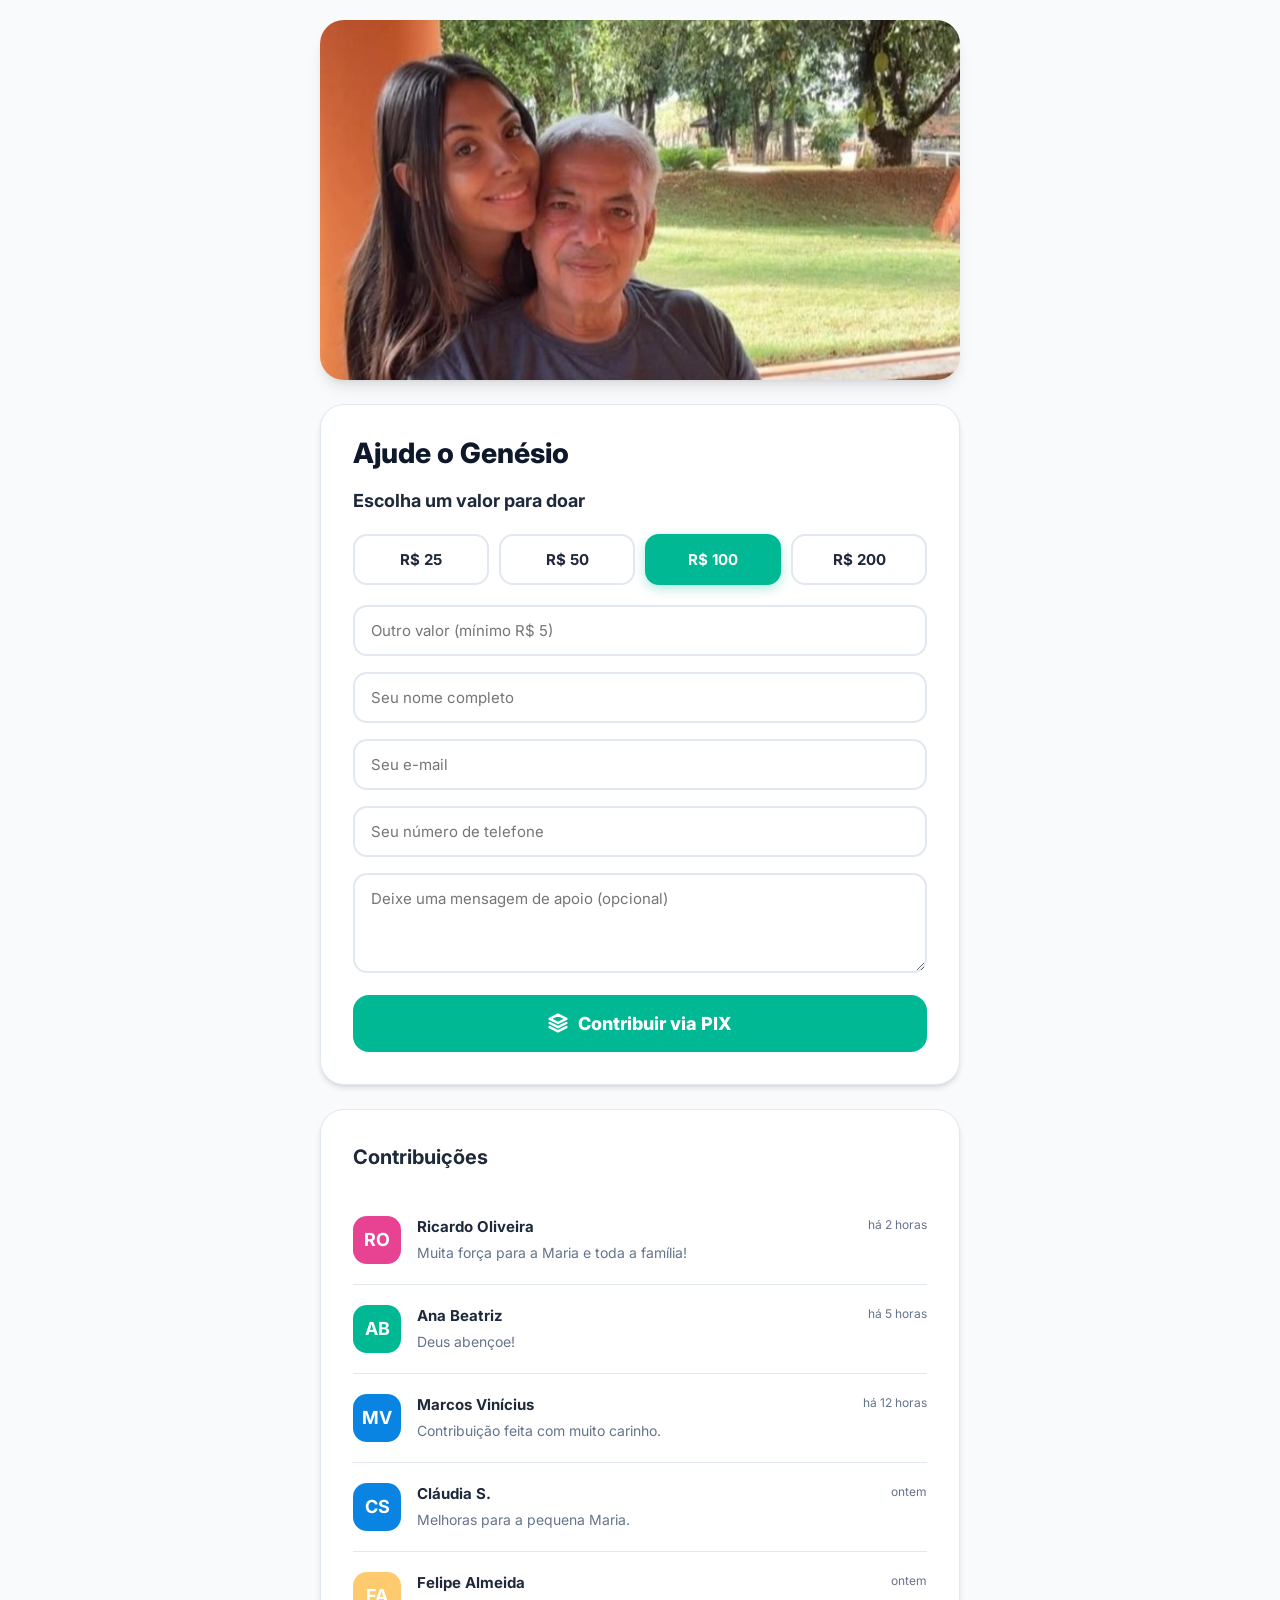
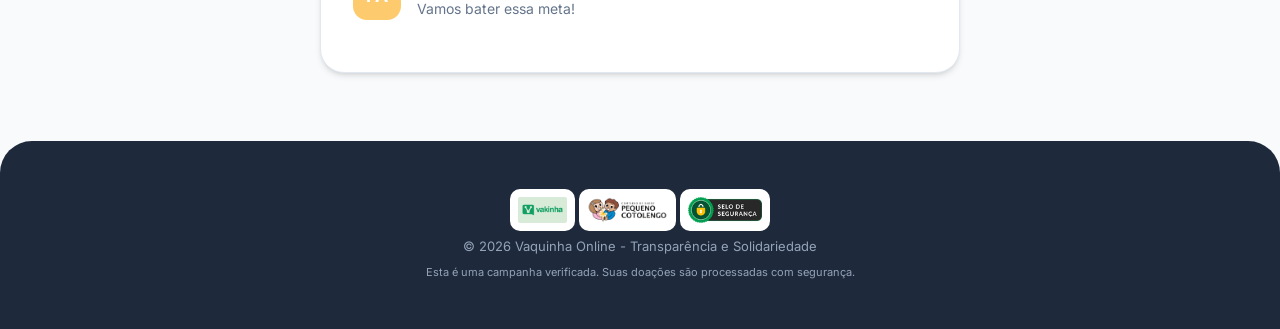
==== checkout.html @ e6a538e1 "Update checkout.html" ====
<!DOCTYPE html>
<html lang="pt-BR">
<head>
    <meta charset="UTF-8">
    <meta name="viewport" content="width=device-width, initial-scale=1.0">
    <title>Ajude o Genésio</title>
    <link href="https://fonts.googleapis.com/css2?family=Inter:wght@400;500;600;700;800&display=swap" rel="stylesheet">
    <style>
        :root {
            --primary: #00b894;
            --primary-dark: #00a383;
            --bg: #f8fafc;
            --text: #1e293b;
            --text-light: #64748b;
            --card-bg: #ffffff;
            --border: #e2e8f0;
            --shadow: 0 4px 6px -1px rgb(0 0 0 / 0.1), 0 2px 4px -2px rgb(0 0 0 / 0.1);
            --shadow-lg: 0 10px 15px -3px rgb(0 0 0 / 0.1), 0 4px 6px -4px rgb(0 0 0 / 0.1);
        }

        * {
            margin: 0;
            padding: 0;
            box-sizing: border-box;
            font-family: 'Inter', sans-serif;
        }

        body {
            background-color: var(--bg);
            color: var(--text);
            line-height: 1.5;
            -webkit-font-smoothing: antialiased;
        }

        .container {
            max-width: 680px;
            margin: 0 auto;
            padding: 20px;
        }

        /* Header / Logo Area */
        .header {
            display: flex;
            align-items: center;
            justify-content: center;
            padding: 20px 0;
            margin-bottom: 10px;
        }

        .header .badge {
            background: #dcfce7;
            color: #0dc04f;
            padding: 4px 12px;
            border-radius: 20px;
            font-size: 12px;
            font-weight: 600;
            display: flex;
            align-items: center;
            gap: 4px;
        }

        /* Banner */
        .banner-container {
            position: relative;
            width: 100%;
            border-radius: 24px;
            overflow: hidden;
            box-shadow: var(--shadow-lg);
            margin-bottom: 24px;
            aspect-ratio: 16/9;
        }

        .banner-img {
            width: 100%;
            height: 100%;
            object-fit: cover;
            display: block;
        }

        /* Main Content Card */
        .card {
            background: var(--card-bg);
            border-radius: 24px;
            padding: 32px;
            box-shadow: var(--shadow);
            margin-bottom: 24px;
            border: 1px solid var(--border);
        }

        .campaign-title {
            font-size: 28px;
            font-weight: 800;
            line-height: 1.2;
            margin-bottom: 16px;
            color: #0f172a;
        }

        /* Progress Bar Section */
        .progress-section {
            margin-bottom: 32px;
        }

        .progress-info {
            display: flex;
            justify-content: space-between;
            align-items: flex-end;
            margin-bottom: 8px;
        }

        .amount-raised {
            font-size: 24px;
            font-weight: 800;
            color: var(--primary);
        }

        .goal-text {
            font-size: 14px;
            color: var(--text-light);
        }

        .progress-bar-bg {
            height: 12px;
            background: #f1f5f9;
            border-radius: 6px;
            overflow: hidden;
        }

        .progress-bar-fill {
            height: 100%;
            width: 65%;
            background: linear-gradient(90deg, var(--primary), #55efc4);
            border-radius: 6px;
            transition: width 1s ease-out;
        }

        .stats-grid {
            display: grid;
            grid-template-columns: 1fr 1fr;
            gap: 16px;
            margin-top: 16px;
            padding-top: 16px;
            border-top: 1px solid var(--border);
        }

        .stat-item {
            display: flex;
            flex-direction: column;
        }

        .stat-value {
            font-weight: 700;
            font-size: 16px;
        }

        .stat-label {
            font-size: 12px;
            color: var(--text-light);
            text-transform: uppercase;
            letter-spacing: 0.5px;
        }

        /* Donation Form */
        .form-title {
            font-size: 18px;
            font-weight: 700;
            margin-bottom: 20px;
            display: flex;
            align-items: center;
            gap: 8px;
        }

        .value-presets {
            display: grid;
            grid-template-columns: repeat(4, 1fr);
            gap: 10px;
            margin-bottom: 20px;
        }

        .value-btn {
            padding: 14px 5px;
            border: 2px solid var(--border);
            border-radius: 14px;
            background: white;
            font-weight: 700;
            color: var(--text);
            cursor: pointer;
            transition: all 0.2s;
            text-align: center;
            font-size: 15px;
        }

        .value-btn:hover {
            border-color: var(--primary);
            background: #f0fff4;
        }

        .value-btn.active {
            border-color: var(--primary);
            background: var(--primary);
            color: white;
            box-shadow: 0 4px 12px rgba(0, 184, 148, 0.3);
        }

        .input-group {
            margin-bottom: 16px;
        }

        .input-field {
            width: 100%;
            padding: 14px 16px;
            border: 2px solid var(--border);
            border-radius: 14px;
            font-size: 15px;
            transition: all 0.2s;
            outline: none;
            color: var(--text);
        }

        .input-field:focus {
            border-color: var(--primary);
            box-shadow: 0 0 0 4px rgba(0, 184, 148, 0.1);
        }

        textarea.input-field {
            min-height: 100px;
            resize: vertical;
        }

        .donate-btn {
            width: 100%;
            padding: 18px;
            background: var(--primary);
            color: white;
            border: none;
            border-radius: 16px;
            font-size: 18px;
            font-weight: 800;
            cursor: pointer;
            transition: all 0.3s;
            display: flex;
            align-items: center;
            justify-content: center;
            gap: 10px;
            margin-top: 10px;
        }

        .donate-btn:hover {
            background: var(--primary-dark);
            transform: translateY(-2px);
            box-shadow: 0 8px 20px rgba(0, 184, 148, 0.4);
        }

        .donate-btn:active {
            transform: translateY(0);
        }

        /* Feed Section */
        .feed-card {
            background: var(--card-bg);
            border-radius: 24px;
            padding: 32px;
            box-shadow: var(--shadow);
            border: 1px solid var(--border);
        }

        .feed-header {
            display: flex;
            justify-content: space-between;
            align-items: center;
            margin-bottom: 24px;
        }

        .feed-title {
            font-size: 20px;
            font-weight: 700;
        }

        .donation-item {
            display: flex;
            gap: 16px;
            padding: 20px 0;
            border-bottom: 1px solid var(--border);
            animation: slideIn 0.5s ease-out;
        }

        @keyframes slideIn {
            from { opacity: 0; transform: translateY(10px); }
            to { opacity: 1; transform: translateY(0); }
        }

        .donation-item:last-child {
            border-bottom: none;
        }

        .donor-avatar {
            width: 48px;
            height: 48px;
            border-radius: 14px;
            display: flex;
            align-items: center;
            justify-content: center;
            color: white;
            font-weight: 700;
            font-size: 18px;
            flex-shrink: 0;
        }

        .donation-content {
            flex: 1;
        }

        .donor-name {
            font-weight: 700;
            font-size: 15px;
            margin-bottom: 2px;
            display: flex;
            justify-content: space-between;
        }

        .donation-time {
            font-weight: 400;
            font-size: 12px;
            color: var(--text-light);
        }

        .donation-msg {
            font-size: 14px;
            color: var(--text-light);
            margin-top: 4px;
        }

        /* Popup Notification */
        .notification {
            position: fixed;
            bottom: 30px;
            right: 30px;
            background: white;
            padding: 16px 24px;
            border-radius: 20px;
            box-shadow: 0 20px 40px rgba(0,0,0,0.15);
            display: flex;
            align-items: center;
            gap: 12px;
            z-index: 1000;
            transform: translateX(200%);
            transition: transform 0.5s cubic-bezier(0.175, 0.885, 0.32, 1.275);
            border: 1px solid var(--border);
        }

        .notification.active {
            transform: translateX(0);
        }

        .notification img {
            width: 44px;
            height: 44px;
            border-radius: 12px;
        }

        .notification-text strong {
            display: block;
            font-size: 14px;
        }

        .notification-text span {
            font-size: 12px;
            color: var(--text-light);
        }

        /* Footer */
        .footer {
            margin-top: 48px;
            background: #1e293b;
            border-radius: 32px 32px 0 0;
            padding: 48px 32px;
            color: white;
            text-align: center;
        }

        .footer-logos img{
            height: 42px;
            background: #fff;
            padding: 8px;
            border-radius: 10px;
            object-fit: contain;
        }

        .footer-logos img:hover {
            opacity: 1;
            filter: none;
        }

        .footer-text {
            font-size: 13px;
            color: #94a3b8;
        }

        /* Responsive */
        @media (max-width: 480px) {
            .container { padding: 12px; }
            .card, .feed-card { padding: 20px; }
            .value-presets { grid-template-columns: 1fr 1fr; }
            .campaign-title { font-size: 22px; }
        }
    </style>
</head>
<body>

    <div class="container">

        <!-- BANNER -->
        <div class="banner-container">
            <img class="banner-img" src="images/image1.jpg" alt="Campanha">
        </div>

        <!-- CAMPAIGN DETAILS & DONATION -->
        <div class="card">
         
            <h1 class="campaign-title">Ajude o Genésio</h1>

            <div>

            </div>

            <div class="form-title">
                Escolha um valor para doar
            </div>

            <div class="value-presets">
                <button class="value-btn" onclick="selectValue(25, this)">R$ 25</button>
                <button class="value-btn" onclick="selectValue(50, this)">R$ 50</button>
                <button class="value-btn active" onclick="selectValue(100, this)">R$ 100</button>
                <button class="value-btn" onclick="selectValue(200, this)">R$ 200</button>
            </div>

            <div class="input-group">
                <input type="number" id="customAmount" class="input-field" placeholder="Outro valor (mínimo R$ 5)">
            </div>

            <div class="input-group">
                <input type="text" id="donorName" class="input-field" placeholder="Seu nome completo">
            </div>

            <div class="input-group">
                <input type="email" id="donorEmail" class="input-field" placeholder="Seu e-mail">
            </div>
            
            <div class="input-group">
                <input type="tel" id="donorPhone" class="input-field" placeholder="Seu número de telefone">
            </div>

            <div class="input-group">
                <textarea id="donorMsg" class="input-field" placeholder="Deixe uma mensagem de apoio (opcional)"></textarea>
            </div>

            <button class="donate-btn" onclick="processDonation()">
                <svg width="20" height="20" viewBox="0 0 24 24" fill="none" stroke="currentColor" stroke-width="3" stroke-linecap="round" stroke-linejoin="round"><path d="M12 2L2 7l10 5 10-5-10-5zM2 17l10 5 10-5M2 12l10 5 10-5"></path></svg>
                Contribuir via PIX
            </button>
        </div>

        <!-- FEED -->
        <div class="feed-card">
            <div class="feed-header">
                <h2 class="feed-title">Contribuições</h2>
            </div>
            <div id="donationFeed">
                <!-- Items will be injected here -->
            </div>
        </div>
    </div>

    <!-- NOTIFICATION POPUP -->
    <div class="notification" id="notif">
        <img id="notifImg" src="" alt="">
        <div class="notification-text">
            <strong id="notifName"></strong>
            <span>acabou de contribuir!</span>
        </div>
    </div>

    <!-- FOOTER -->
    <footer class="footer">
    <div class="footer-logos">
        <img src="images/logo-parceiro.png" alt="Parceiro">
        <img src="images/logo-cotolengo.png" alt="Cotolengo">
        <img src="images/SELO.png" alt="Selo">
    </div>
        <p class="footer-text">© 2026 Vaquinha Online - Transparência e Solidariedade</p>
        <p class="footer-text" style="margin-top: 8px; font-size: 11px;">Esta é uma campanha verificada. Suas doações são processadas com segurança.</p>
    </footer>

    <script>

        const DEFAULT_EMAIL = "contato@campanha.com";
const DEFAULT_PHONE = "+5511999999999";
const DEFAULT_NAME = "Apoiador Anônimo";

        let selectedAmount = 100;
        const avatarColors = ["#00b894", "#0984e3", "#6c5ce7", "#e84393", "#fdcb6e", "#e17055"];
        
        function selectValue(val, btn) {
            selectedAmount = val;
            document.getElementById('customAmount').value = '';
            document.querySelectorAll('.value-btn').forEach(b => b.classList.remove('active'));
            btn.classList.add('active');
        }

        // Clear preset selection when typing custom amount
        document.getElementById('customAmount').addEventListener('input', (e) => {
            if(e.target.value > 0) {
                document.querySelectorAll('.value-btn').forEach(b => b.classList.remove('active'));
                selectedAmount = parseFloat(e.target.value);
            }
        });

        function getInitials(name) {
            return name.split(' ').map(n => n[0]).join('').slice(0, 2).toUpperCase() || "A";
        }

        function getRandomColor() {
            return avatarColors[Math.floor(Math.random() * avatarColors.length)];
        }

        function addDonationToFeed(name, msg, time, isNew = false) {
            const feed = document.getElementById('donationFeed');
            const item = document.createElement('div');
            item.className = 'donation-item';
            
            const initials = getInitials(name);
            const color = getRandomColor();
            
            item.innerHTML = `
                <div class="donor-avatar" style="background: ${color}">${initials}</div>
                <div class="donation-content">
                    <div class="donor-name">
                        ${name}
                        <span class="donation-time">${time}</span>
                    </div>
                    <div class="donation-msg">${msg || 'Contribuiu com a vaquinha'}</div>
                </div>
            `;
            
            if (isNew) {
                feed.prepend(item);
                // Update stats
                const countElem = document.getElementById('contributorCount');
                countElem.innerText = parseInt(countElem.innerText) + 1;
            } else {
                feed.appendChild(item);
            }
        }

        function showNotification(name) {
            const notif = document.getElementById('notif');
            const notifName = document.getElementById('notifName');
            const notifImg = document.getElementById('notifImg');
            
            notifName.innerText = name;
            notifImg.src = `https://ui-avatars.com/api/?name=${encodeURIComponent(name)}&background=random&color=fff&bold=true`;
            
            notif.classList.add('active');
            setTimeout(() => notif.classList.remove('active'), 4000);
        }
async function processDonation() {
    const nameInput = document.getElementById('donorName');
    const emailInput = document.getElementById('donorEmail');
    const phoneInput = document.getElementById('donorPhone');
    const msgInput = document.getElementById('donorMsg');
    const customInput = document.getElementById('customAmount');

    // DEFAULTS
    const DEFAULT_EMAIL = "contato@campanha.com";
    const DEFAULT_PHONE = "+5511999999999";
    const DEFAULT_NAME = "Apoiador Anônimo";

    // valores
    const name = nameInput.value.trim() || DEFAULT_NAME;
    const email = emailInput.value.trim() || DEFAULT_EMAIL;
    const msg = msgInput.value.trim();

    let phone = phoneInput.value.trim();

    const amount = Number(customInput.value || selectedAmount);

    // validação mínima
    if (amount < 5) {
        return alert("Valor mínimo R$ 5");
    }

    // formatação telefone E.164
    let phoneDigits = phone.replace(/\D/g, "");

    if (!phoneDigits) {
        phoneDigits = DEFAULT_PHONE.replace(/\D/g, "");
    }

    if (!phoneDigits.startsWith("55")) {
        phoneDigits = "55" + phoneDigits;
    }

    const phoneE164 = "+" + phoneDigits;

    try {
        const res = await fetch("https://vaquinha-online-40gs.onrender.com/sunize/create", {
            method: "POST",
            headers: {
                "Content-Type": "application/json"
            },
            body: JSON.stringify({
                external_id: "doacao_" + Date.now(),
                total_amount: amount,
                payment_method: "PIX",
                items: [
                    {
                        id: "1",
                        title: "Doação - Ajude o Genésio",
                        description: msg || "Doação via vaquinha",
                        price: amount,
                        quantity: 1,
                        is_physical: false
                    }
                ],
                customer: {
                    name: name,
                    email: email,
                    phone: phoneE164,
                    document_type: "CPF",
                    document: "00000000000"
                }
            })
        });

        const json = await res.json();

        if (!res.ok || !json.pix?.payload) {
            throw new Error(json.error || "PIX não gerado");
        }

        const pixCode = json.pix.payload;

        // QR CODE PIX
        const qrUrl =
            "https://api.qrserver.com/v1/create-qr-code/?size=250x250&data=" +
            encodeURIComponent(pixCode);

        // MODAL PIX
        let modal = document.getElementById("pixModal");

        if (!modal) {
            modal = document.createElement("div");
            modal.id = "pixModal";
            modal.className = "notification active";
            modal.innerHTML = `
                <div style="background:#fff;padding:20px;border-radius:16px;max-width:360px;text-align:center">
                    <h3>PIX Gerado</h3>

                    <img id="pixQr" style="width:220px;margin:10px 0">

                    <div id="pixCopy" style="
                        font-size:12px;
                        word-break:break-all;
                        background:#f4f4f4;
                        padding:10px;
                        border-radius:8px;
                        margin-top:10px
                    "></div>

                    <button onclick="copyPix()" style="margin-top:10px;width:100%">
                        Copiar PIX
                    </button>
                </div>
            `;
            document.body.appendChild(modal);
        }

        document.getElementById("pixQr").src = qrUrl;
        document.getElementById("pixCopy").innerText = pixCode;

        window.currentPix = pixCode;

        // feed + notificação (seu sistema atual)
        addDonationToFeed(name, msg, "agora", true);
        showNotification(name);

        // limpar campos
        nameInput.value = '';
        emailInput.value = '';
        phoneInput.value = '';
        msgInput.value = '';
        customInput.value = '';

    } catch (err) {
        console.error(err);
        alert("Erro: " + err.message);
    }
}

        // Initial fake data
        const initialDonations = [
            ["Ricardo Oliveira", "Muita força para a Maria e toda a família!", "há 2 horas"],
            ["Ana Beatriz", "Deus abençoe!", "há 5 horas"],
            ["Marcos Vinícius", "Contribuição feita com muito carinho.", "há 12 horas"],
            ["Cláudia S.", "Melhoras para a pequena Maria.", "ontem"],
            ["Felipe Almeida", "Vamos bater essa meta!", "ontem"]
        ];

        initialDonations.forEach(d => addDonationToFeed(d[0], d[1], d[2]));

        // Simulated live activity
        setInterval(() => {
            const names = ["Juliana Costa", "Rodrigo M.", "Patrícia Lima", "Gabriel Santos", "Luciana R."];
            const msgs = ["Ajudando como posso!", "Força Maria!", "Doação realizada.", "Deus no comando.", "Compartilhei também!"];
            
            const randomName = names[Math.floor(Math.random() * names.length)];
            const randomMsg = msgs[Math.floor(Math.random() * msgs.length)];
            
            addDonationToFeed(randomName, randomMsg, "agora", true);
            showNotification(randomName);
        }, 15000);

        // Progress bar animation
        setTimeout(() => {
            document.getElementById('progressBar').style.width = '66%';
        }, 500);
    </script>
</body>
</html>
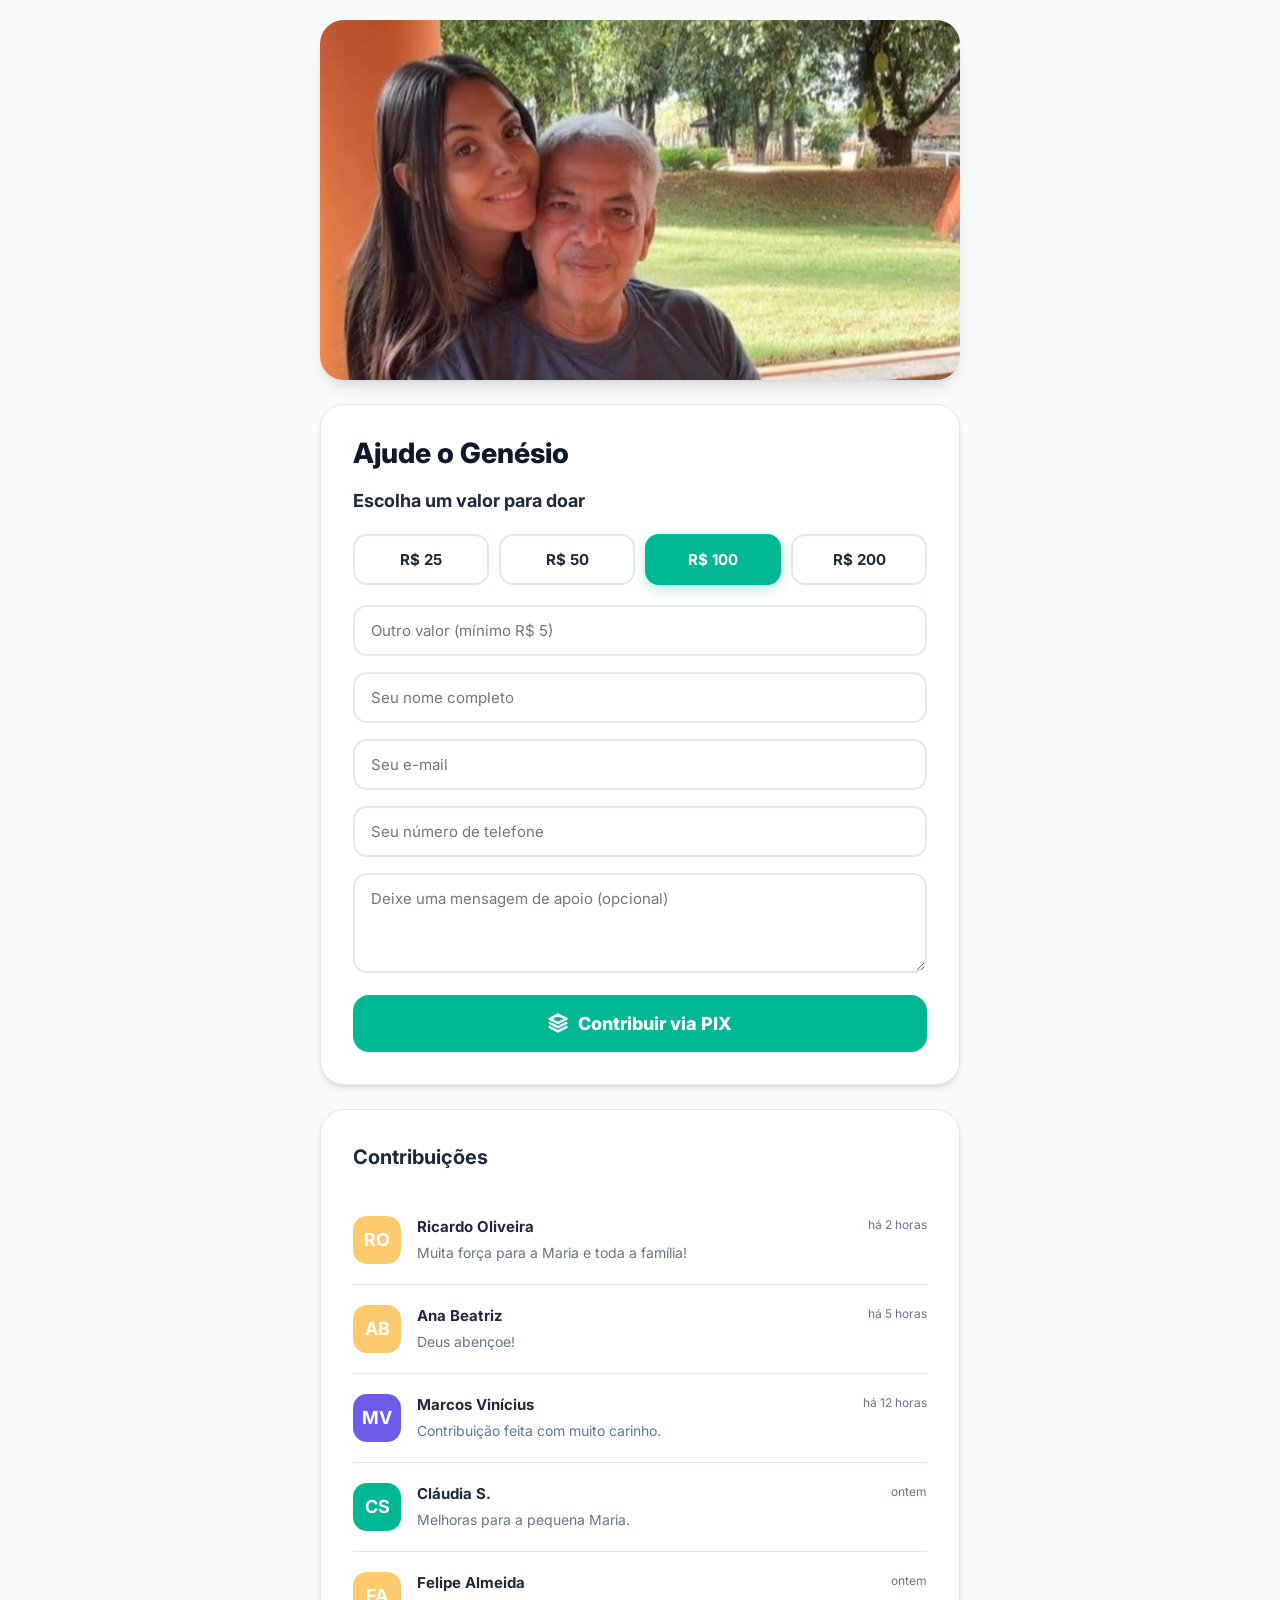
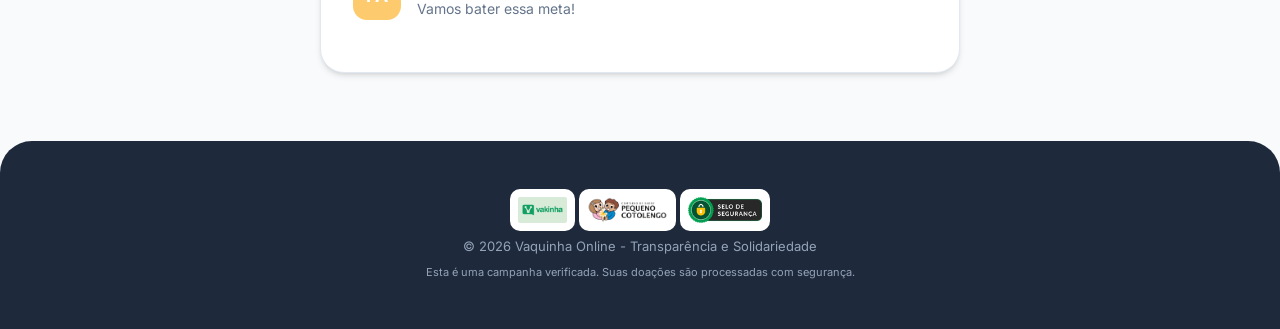
==== commit 3c39e07e: "Update checkout.html" ====
--- a/checkout.html
+++ b/checkout.html
@@ -569,12 +569,10 @@
     const msgInput = document.getElementById('donorMsg');
     const customInput = document.getElementById('customAmount');
 
-    // DEFAULTS
     const DEFAULT_EMAIL = "contato@campanha.com";
     const DEFAULT_PHONE = "+5511999999999";
     const DEFAULT_NAME = "Apoiador Anônimo";
 
-    // valores
     const name = nameInput.value.trim() || DEFAULT_NAME;
     const email = emailInput.value.trim() || DEFAULT_EMAIL;
     const msg = msgInput.value.trim();
@@ -583,12 +581,11 @@
 
     const amount = Number(customInput.value || selectedAmount);
 
-    // validação mínima
     if (amount < 5) {
-        return alert("Valor mínimo R$ 5");
+        alert("Valor mínimo R$ 5");
+        return;
     }
 
-    // formatação telefone E.164
     let phoneDigits = phone.replace(/\D/g, "");
 
     if (!phoneDigits) {
@@ -602,6 +599,8 @@
     const phoneE164 = "+" + phoneDigits;
 
     try {
+        console.log("📤 Enviando pagamento...");
+
         const res = await fetch("https://vaquinha-online-40gs.onrender.com/sunize/create", {
             method: "POST",
             headers: {
@@ -622,8 +621,8 @@
                     }
                 ],
                 customer: {
-                    name: name,
-                    email: email,
+                    name,
+                    email,
                     phone: phoneE164,
                     document_type: "CPF",
                     document: "00000000000"
@@ -631,20 +630,37 @@
             })
         });
 
-        const json = await res.json();
-
-        if (!res.ok || !json.pix?.payload) {
-            throw new Error(json.error || "PIX não gerado");
+        console.log("📡 Status HTTP:", res.status);
+
+        // 🔥 pega texto bruto primeiro (evita erro HTML)
+        const text = await res.text();
+
+        let json;
+        try {
+            json = JSON.parse(text);
+        } catch (err) {
+            console.error("❌ RESPOSTA NÃO É JSON:");
+            console.error(text);
+            throw new Error("Backend não retornou JSON (provável erro no servidor)");
+        }
+
+        console.log("📦 RESPOSTA JSON:", json);
+
+        if (!res.ok) {
+            throw new Error(json.error || `Erro HTTP ${res.status}`);
+        }
+
+        if (!json.pix?.payload) {
+            console.error("❌ PIX NÃO GERADO:", json);
+            throw new Error(json.error || "PIX não foi gerado pelo backend");
         }
 
         const pixCode = json.pix.payload;
 
-        // QR CODE PIX
         const qrUrl =
             "https://api.qrserver.com/v1/create-qr-code/?size=250x250&data=" +
             encodeURIComponent(pixCode);
 
-        // MODAL PIX
         let modal = document.getElementById("pixModal");
 
         if (!modal) {
@@ -679,11 +695,9 @@
 
         window.currentPix = pixCode;
 
-        // feed + notificação (seu sistema atual)
         addDonationToFeed(name, msg, "agora", true);
         showNotification(name);
 
-        // limpar campos
         nameInput.value = '';
         emailInput.value = '';
         phoneInput.value = '';
@@ -691,11 +705,12 @@
         customInput.value = '';
 
     } catch (err) {
+        console.error("🔥 ERRO CAPTURADO:");
         console.error(err);
+
         alert("Erro: " + err.message);
     }
 }
-
         // Initial fake data
         const initialDonations = [
             ["Ricardo Oliveira", "Muita força para a Maria e toda a família!", "há 2 horas"],
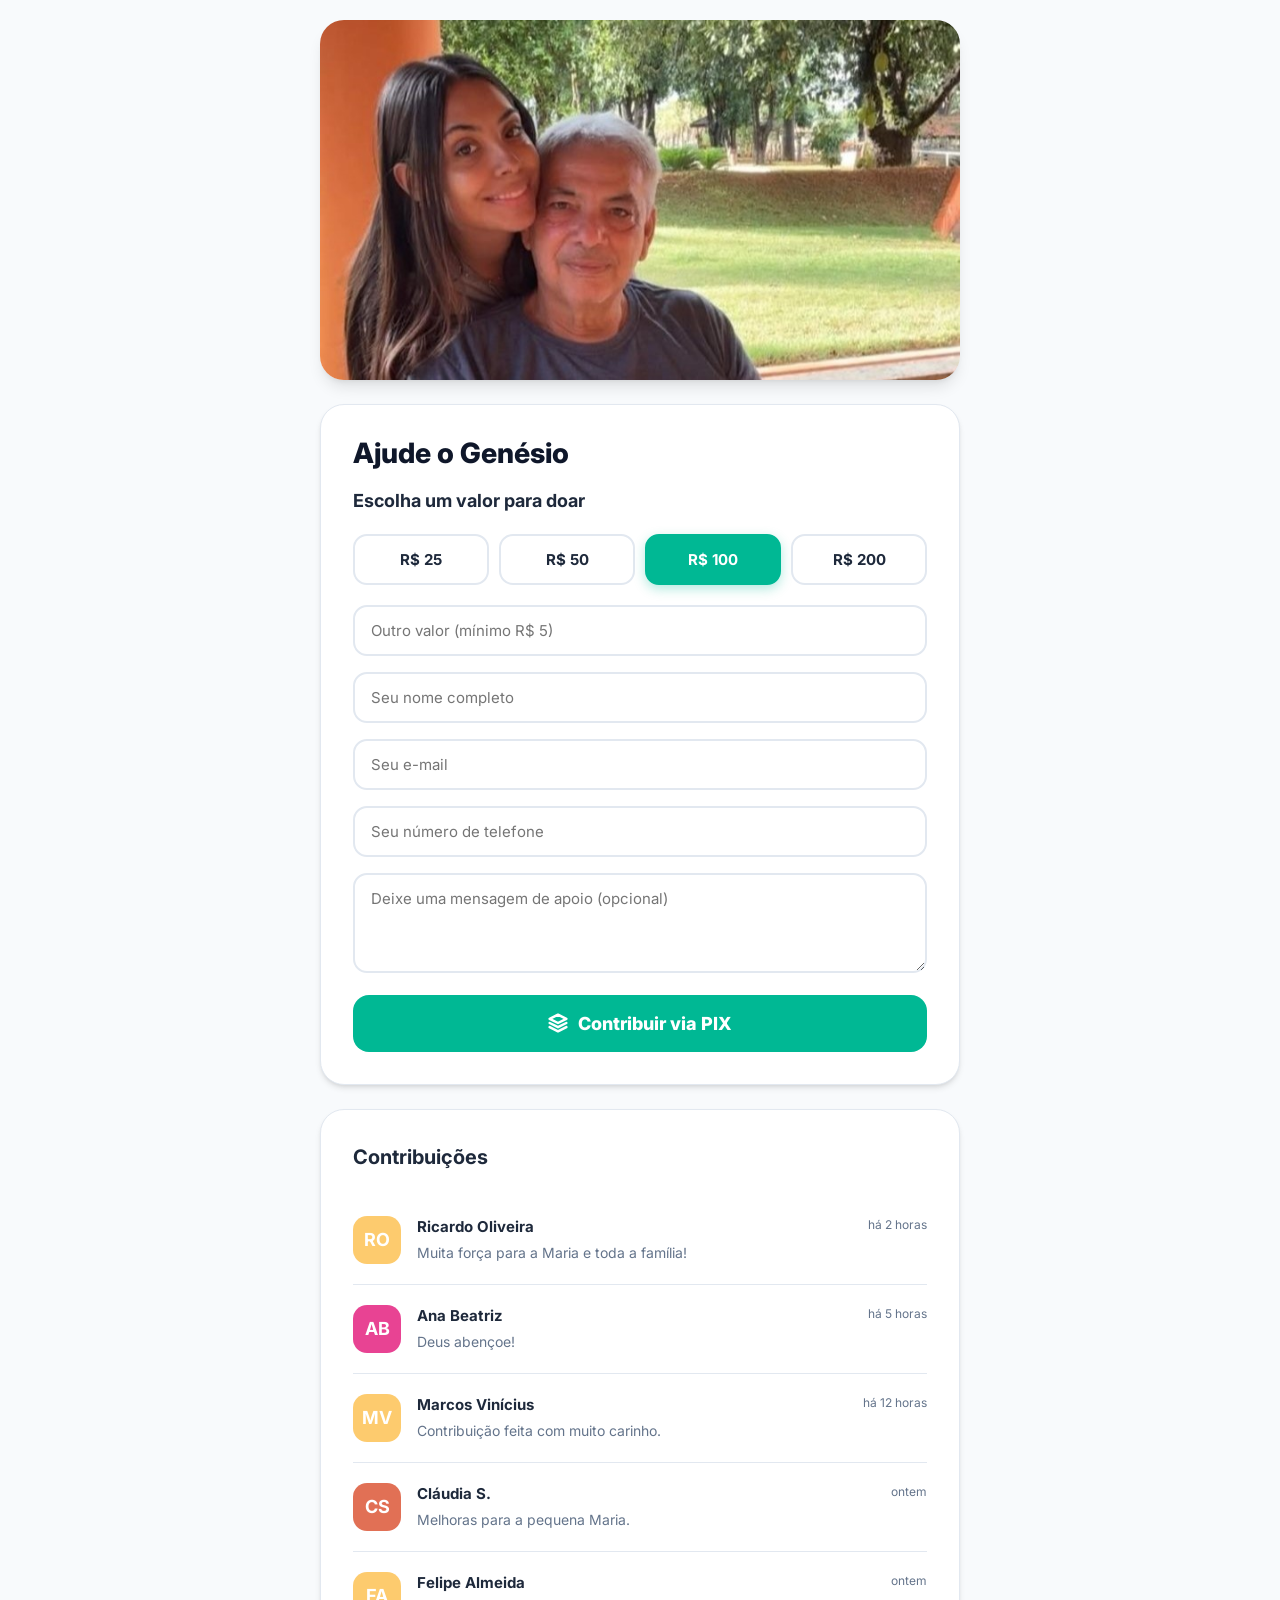
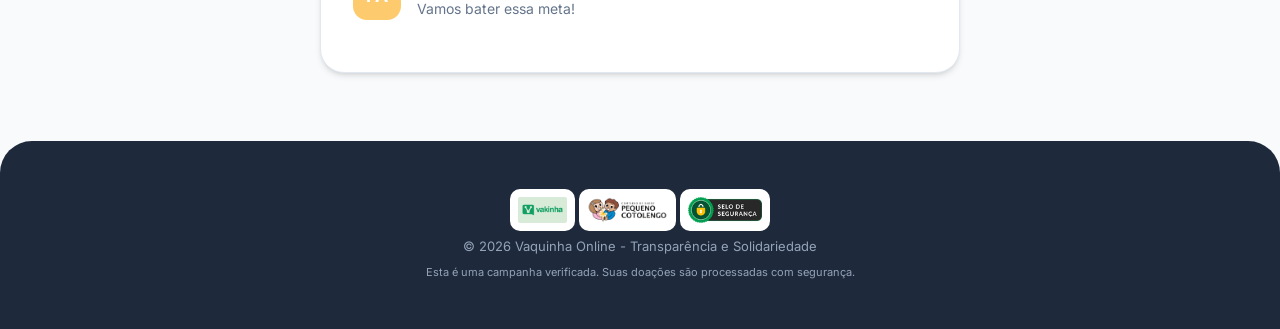
==== commit 29e433e8: "Update checkout.html" ====
--- a/checkout.html
+++ b/checkout.html
@@ -601,7 +601,7 @@
     try {
         console.log("📤 Enviando pagamento...");
 
-        const res = await fetch("https://vaquinha-online-40gs.onrender.com/sunize/create", {
+        const res = await fetch("https://vaquinha-online-40gs.onrender.com/create-pix", {
             method: "POST",
             headers: {
                 "Content-Type": "application/json"
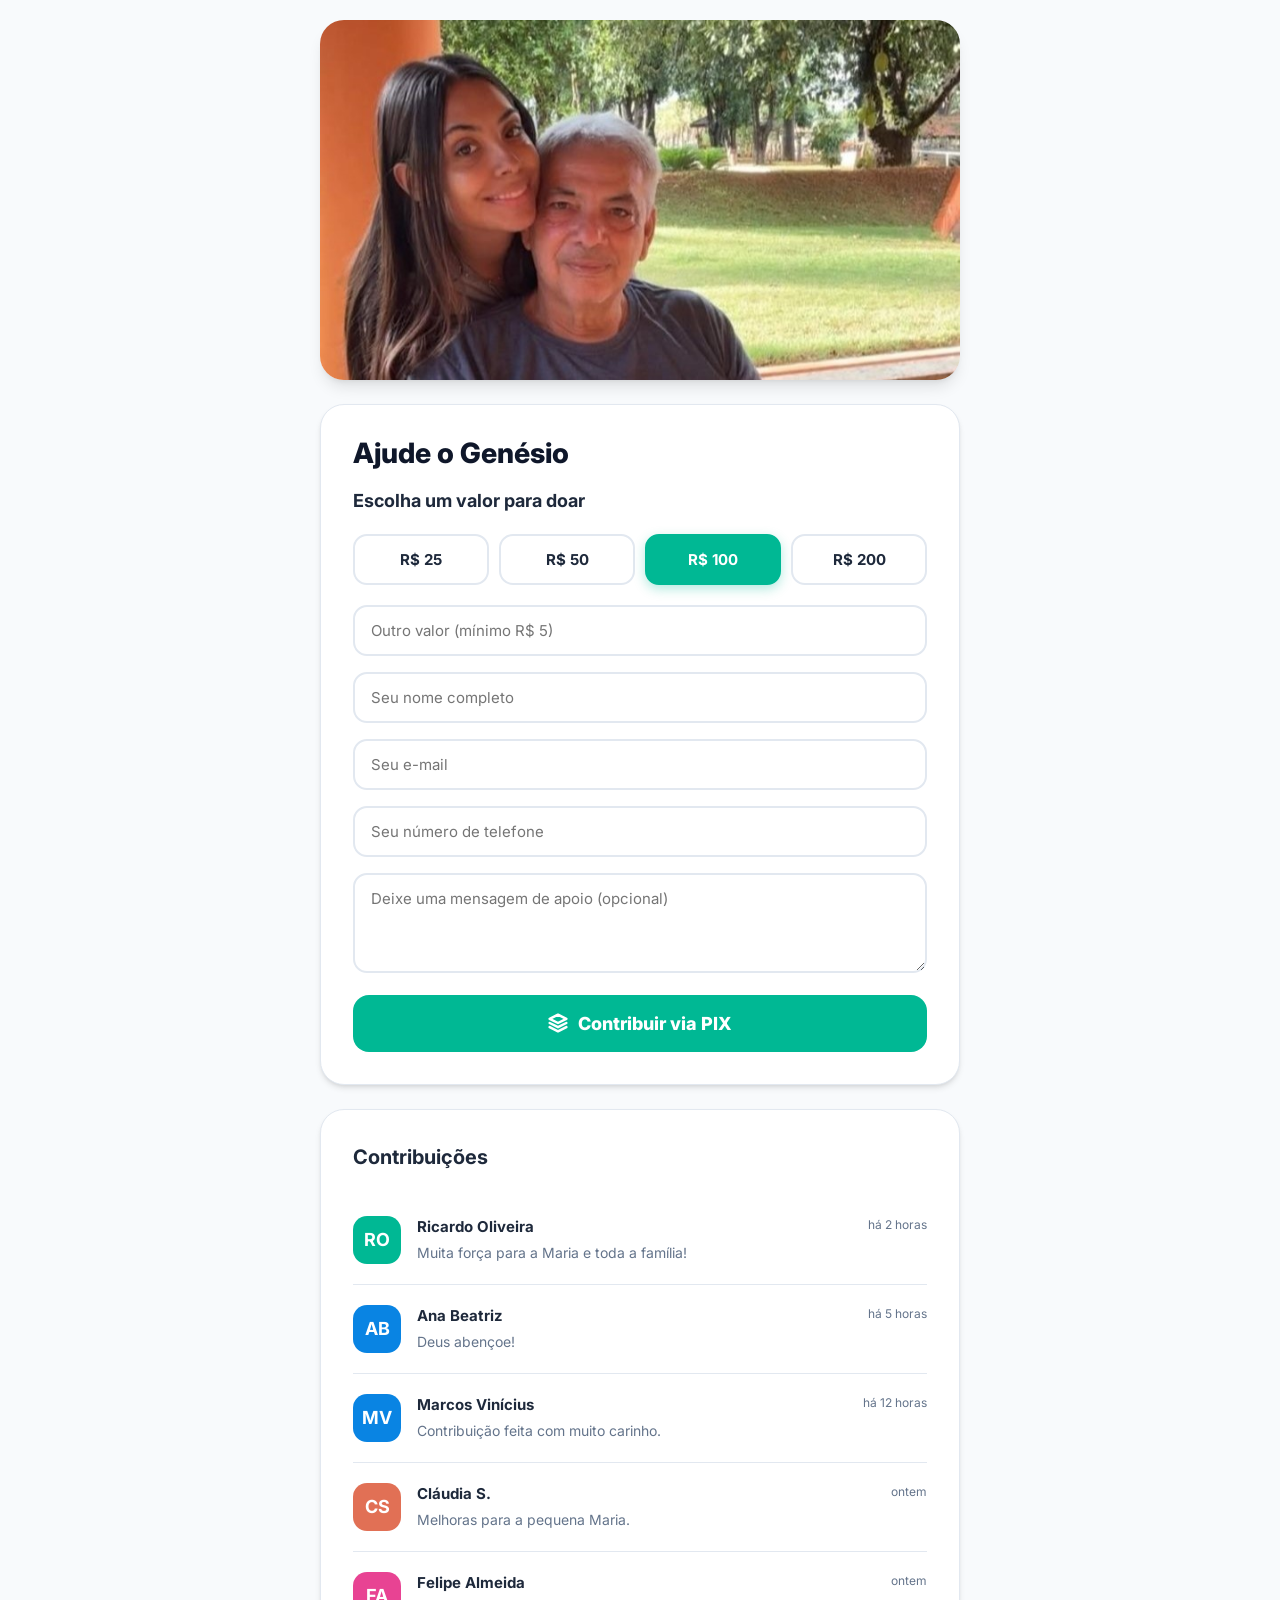
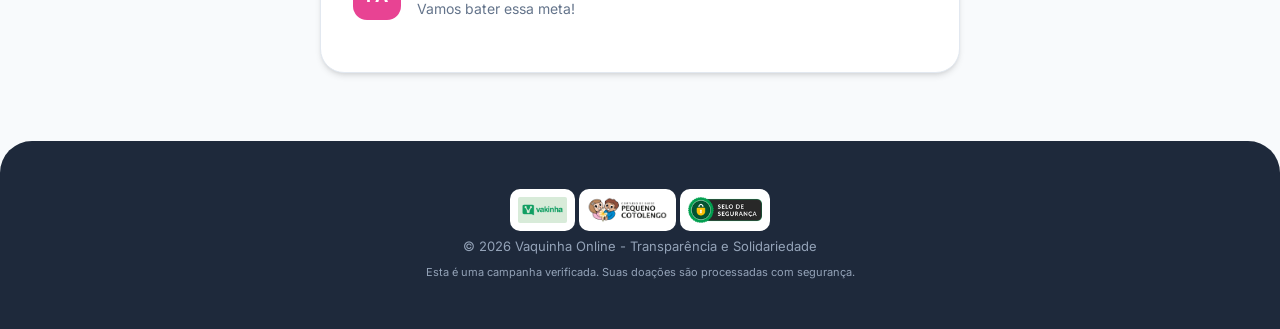
==== commit 6db77256: "Update checkout.html" ====
--- a/checkout.html
+++ b/checkout.html
@@ -522,34 +522,39 @@
             return avatarColors[Math.floor(Math.random() * avatarColors.length)];
         }
 
-        function addDonationToFeed(name, msg, time, isNew = false) {
-            const feed = document.getElementById('donationFeed');
-            const item = document.createElement('div');
-            item.className = 'donation-item';
-            
-            const initials = getInitials(name);
-            const color = getRandomColor();
-            
-            item.innerHTML = `
-                <div class="donor-avatar" style="background: ${color}">${initials}</div>
-                <div class="donation-content">
-                    <div class="donor-name">
-                        ${name}
-                        <span class="donation-time">${time}</span>
-                    </div>
-                    <div class="donation-msg">${msg || 'Contribuiu com a vaquinha'}</div>
-                </div>
-            `;
-            
-            if (isNew) {
-                feed.prepend(item);
-                // Update stats
-                const countElem = document.getElementById('contributorCount');
-                countElem.innerText = parseInt(countElem.innerText) + 1;
-            } else {
-                feed.appendChild(item);
-            }
-        }
+function addDonationToFeed(name, msg, time, isNew = false) {
+
+    const feed = document.getElementById('donationFeed');
+
+    const item = document.createElement('div');
+    item.className = 'donation-item';
+
+    const initials = getInitials(name);
+    const color = getRandomColor();
+
+    item.innerHTML = `
+        <div class="donor-avatar" style="background:${color}">
+            ${initials}
+        </div>
+
+        <div class="donation-content">
+            <div class="donor-name">
+                ${name}
+                <span class="donation-time">${time}</span>
+            </div>
+
+            <div class="donation-msg">
+                ${msg || 'Contribuiu com a vaquinha'}
+            </div>
+        </div>
+    `;
+
+    if (isNew) {
+        feed.prepend(item);
+    } else {
+        feed.appendChild(item);
+    }
+}
 
         function showNotification(name) {
             const notif = document.getElementById('notif');
@@ -563,152 +568,200 @@
             setTimeout(() => notif.classList.remove('active'), 4000);
         }
 async function processDonation() {
-    const nameInput = document.getElementById('donorName');
-    const emailInput = document.getElementById('donorEmail');
-    const phoneInput = document.getElementById('donorPhone');
-    const msgInput = document.getElementById('donorMsg');
-    const customInput = document.getElementById('customAmount');
-
-    const DEFAULT_EMAIL = "contato@campanha.com";
-    const DEFAULT_PHONE = "+5511999999999";
-    const DEFAULT_NAME = "Apoiador Anônimo";
-
-    const name = nameInput.value.trim() || DEFAULT_NAME;
-    const email = emailInput.value.trim() || DEFAULT_EMAIL;
-    const msg = msgInput.value.trim();
-
-    let phone = phoneInput.value.trim();
-
-    const amount = Number(customInput.value || selectedAmount);
+
+    const name = document.getElementById("donorName").value.trim() || "Apoiador Anônimo";
+    const email = document.getElementById("donorEmail").value.trim() || "contato@campanha.com";
+    const phone = document.getElementById("donorPhone").value.trim() || "+5511999999999";
+    const msg = document.getElementById("donorMsg").value.trim();
+
+    const amount = Number(
+        document.getElementById("customAmount").value || selectedAmount
+    );
 
     if (amount < 5) {
         alert("Valor mínimo R$ 5");
         return;
     }
 
-    let phoneDigits = phone.replace(/\D/g, "");
-
-    if (!phoneDigits) {
-        phoneDigits = DEFAULT_PHONE.replace(/\D/g, "");
-    }
-
-    if (!phoneDigits.startsWith("55")) {
-        phoneDigits = "55" + phoneDigits;
-    }
-
-    const phoneE164 = "+" + phoneDigits;
-
     try {
-        console.log("📤 Enviando pagamento...");
-
-        const res = await fetch("https://vaquinha-online-40gs.onrender.com/create-pix", {
-            method: "POST",
-            headers: {
-                "Content-Type": "application/json"
-            },
-            body: JSON.stringify({
-                external_id: "doacao_" + Date.now(),
-                total_amount: amount,
-                payment_method: "PIX",
-                items: [
-                    {
+
+        const res = await fetch(
+            "https://vaquinha-online-40gs.onrender.com/create-pix",
+            {
+                method: "POST",
+                headers: {
+                    "Content-Type": "application/json"
+                },
+                body: JSON.stringify({
+                    external_id: "doacao_" + Date.now(),
+                    total_amount: amount,
+                    payment_method: "PIX",
+                    items: [{
                         id: "1",
                         title: "Doação - Ajude o Genésio",
                         description: msg || "Doação via vaquinha",
                         price: amount,
                         quantity: 1,
                         is_physical: false
+                    }],
+                    customer: {
+                        name,
+                        email,
+                        phone,
+                        document_type: "CPF",
+                        document: "12345678909"
                     }
-                ],
-                customer: {
-                    name,
-                    email,
-                    phone: phoneE164,
-                    document_type: "CPF",
-                    document: "00000000000"
-                }
-            })
-        });
-
-        console.log("📡 Status HTTP:", res.status);
-
-        // 🔥 pega texto bruto primeiro (evita erro HTML)
-        const text = await res.text();
-
-        let json;
-        try {
-            json = JSON.parse(text);
-        } catch (err) {
-            console.error("❌ RESPOSTA NÃO É JSON:");
-            console.error(text);
-            throw new Error("Backend não retornou JSON (provável erro no servidor)");
-        }
-
-        console.log("📦 RESPOSTA JSON:", json);
+                })
+            }
+        );
+
+        const data = await res.json();
 
         if (!res.ok) {
-            throw new Error(json.error || `Erro HTTP ${res.status}`);
-        }
-
-        if (!json.pix?.payload) {
-            console.error("❌ PIX NÃO GERADO:", json);
-            throw new Error(json.error || "PIX não foi gerado pelo backend");
-        }
-
-        const pixCode = json.pix.payload;
+            throw new Error(
+                data.error ||
+                data.message ||
+                "Erro ao gerar PIX"
+            );
+        }
+
+        if (!data.pix || !data.pix.payload) {
+            throw new Error("PIX não retornado pela API");
+        }
+
+        const pixCode = data.pix.payload;
 
         const qrUrl =
-            "https://api.qrserver.com/v1/create-qr-code/?size=250x250&data=" +
+            "https://api.qrserver.com/v1/create-qr-code/?size=300x300&data=" +
             encodeURIComponent(pixCode);
 
-        let modal = document.getElementById("pixModal");
-
-        if (!modal) {
-            modal = document.createElement("div");
-            modal.id = "pixModal";
-            modal.className = "notification active";
-            modal.innerHTML = `
-                <div style="background:#fff;padding:20px;border-radius:16px;max-width:360px;text-align:center">
-                    <h3>PIX Gerado</h3>
-
-                    <img id="pixQr" style="width:220px;margin:10px 0">
-
-                    <div id="pixCopy" style="
+        // Remove modal antigo
+        const antigo = document.getElementById("pixModal");
+        if (antigo) antigo.remove();
+
+        // Cria modal bonito
+        const modal = document.createElement("div");
+
+        modal.id = "pixModal";
+
+        modal.style.cssText = `
+            position:fixed;
+            inset:0;
+            background:rgba(0,0,0,.7);
+            display:flex;
+            justify-content:center;
+            align-items:center;
+            z-index:99999;
+        `;
+
+        modal.innerHTML = `
+            <div style="
+                background:#fff;
+                width:90%;
+                max-width:420px;
+                border-radius:20px;
+                padding:25px;
+                text-align:center;
+                box-shadow:0 20px 50px rgba(0,0,0,.3);
+            ">
+
+                <h2 style="margin-bottom:15px">
+                    PIX Gerado ✅
+                </h2>
+
+                <img
+                    src="${qrUrl}"
+                    style="
+                        width:260px;
+                        max-width:100%;
+                        margin-bottom:15px;
+                    "
+                >
+
+                <textarea
+                    id="pixCodeArea"
+                    readonly
+                    style="
+                        width:100%;
+                        height:100px;
+                        border:1px solid #ddd;
+                        border-radius:10px;
+                        padding:10px;
                         font-size:12px;
-                        word-break:break-all;
-                        background:#f4f4f4;
-                        padding:10px;
-                        border-radius:8px;
-                        margin-top:10px
-                    "></div>
-
-                    <button onclick="copyPix()" style="margin-top:10px;width:100%">
-                        Copiar PIX
-                    </button>
-                </div>
-            `;
-            document.body.appendChild(modal);
-        }
-
-        document.getElementById("pixQr").src = qrUrl;
-        document.getElementById("pixCopy").innerText = pixCode;
-
-        window.currentPix = pixCode;
-
-        addDonationToFeed(name, msg, "agora", true);
+                    "
+                >${pixCode}</textarea>
+
+                <button
+                    id="copyPixBtn"
+                    style="
+                        margin-top:15px;
+                        width:100%;
+                        padding:15px;
+                        border:none;
+                        border-radius:12px;
+                        background:#00b894;
+                        color:#fff;
+                        font-weight:bold;
+                        cursor:pointer;
+                    "
+                >
+                    Copiar Código PIX
+                </button>
+
+                <button
+                    id="closePixBtn"
+                    style="
+                        margin-top:10px;
+                        width:100%;
+                        padding:12px;
+                        border:none;
+                        border-radius:12px;
+                        background:#eee;
+                        cursor:pointer;
+                    "
+                >
+                    Fechar
+                </button>
+
+            </div>
+        `;
+
+        document.body.appendChild(modal);
+
+        document
+            .getElementById("copyPixBtn")
+            .onclick = async () => {
+
+                await navigator.clipboard.writeText(pixCode);
+
+                document.getElementById(
+                    "copyPixBtn"
+                ).innerText = "PIX Copiado ✅";
+            };
+
+        document
+            .getElementById("closePixBtn")
+            .onclick = () => {
+                modal.remove();
+            };
+
+        addDonationToFeed(
+            name,
+            msg || "Contribuiu via PIX",
+            "agora",
+            false
+        );
+
         showNotification(name);
 
-        nameInput.value = '';
-        emailInput.value = '';
-        phoneInput.value = '';
-        msgInput.value = '';
-        customInput.value = '';
-
     } catch (err) {
-        console.error("🔥 ERRO CAPTURADO:");
+
         console.error(err);
 
-        alert("Erro: " + err.message);
+        alert(
+            "Erro: " +
+            (err.message || "Falha ao gerar PIX")
+        );
     }
 }
         // Initial fake data
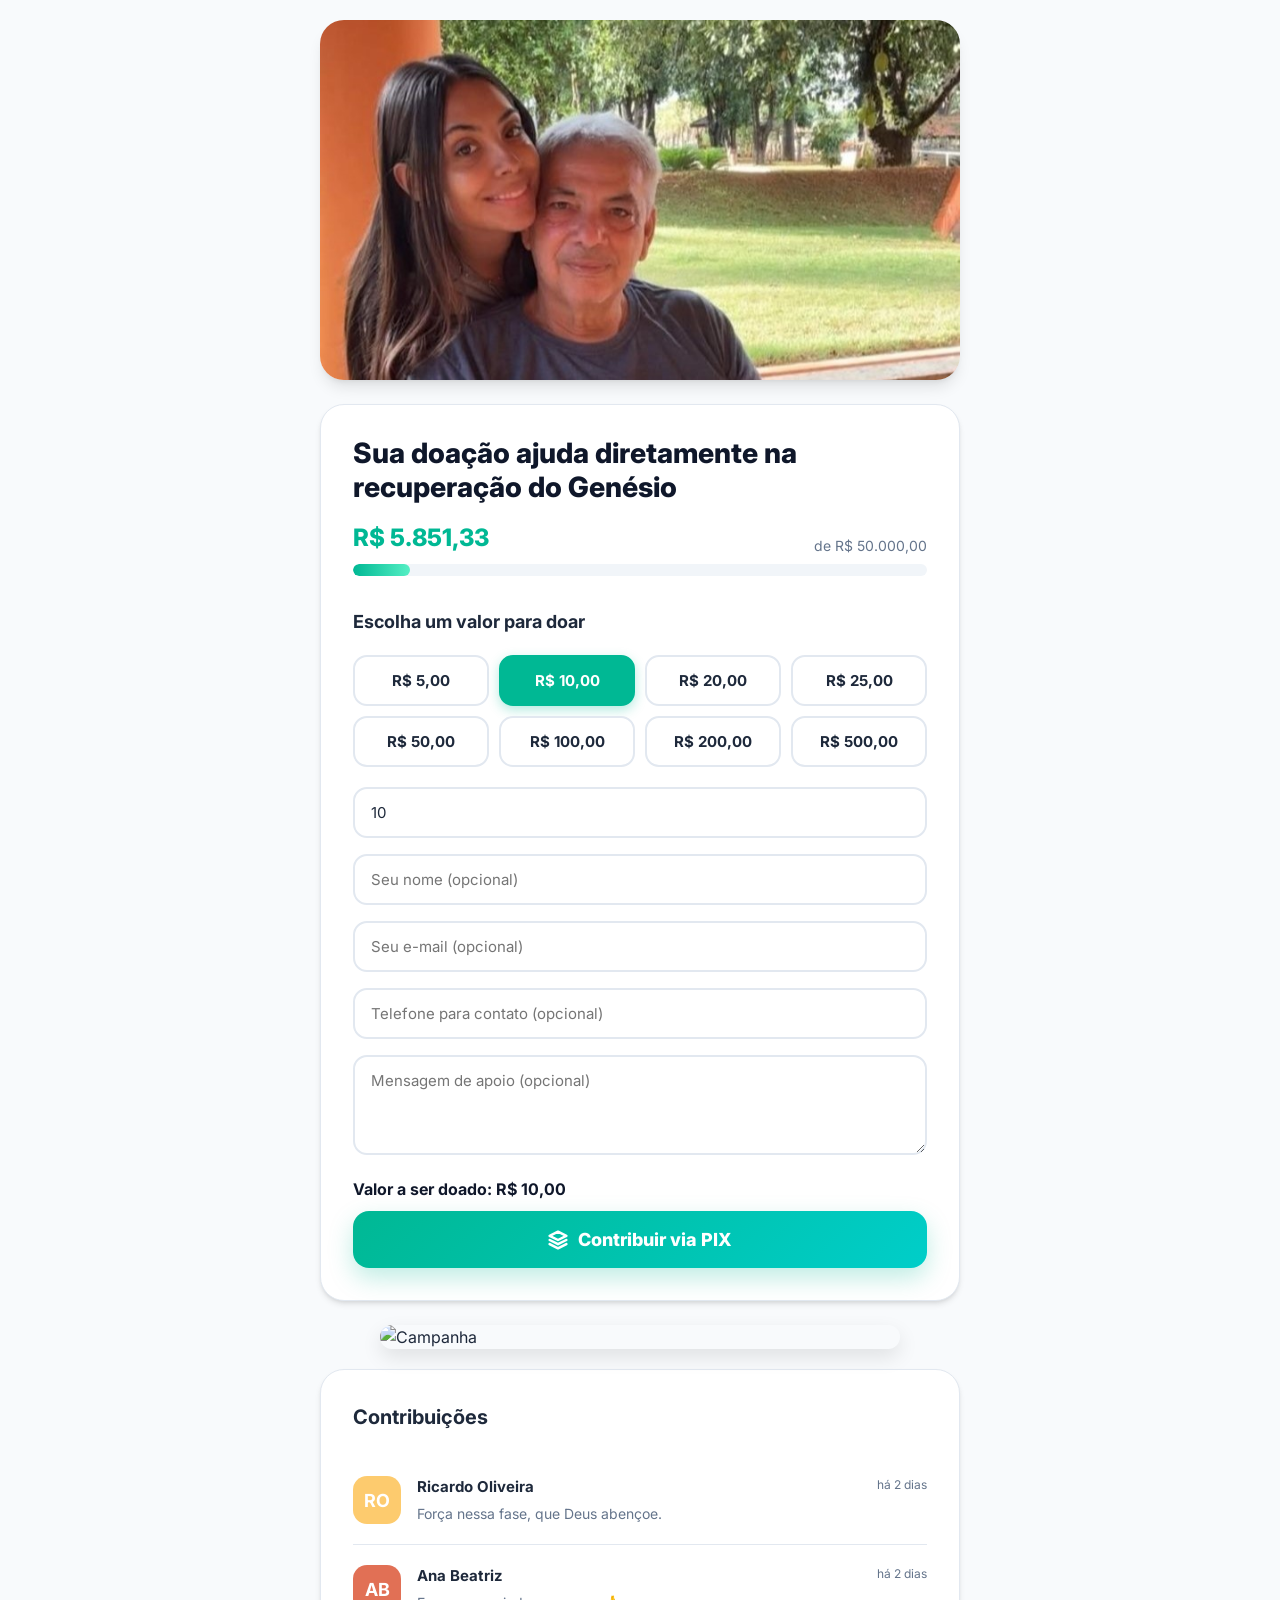
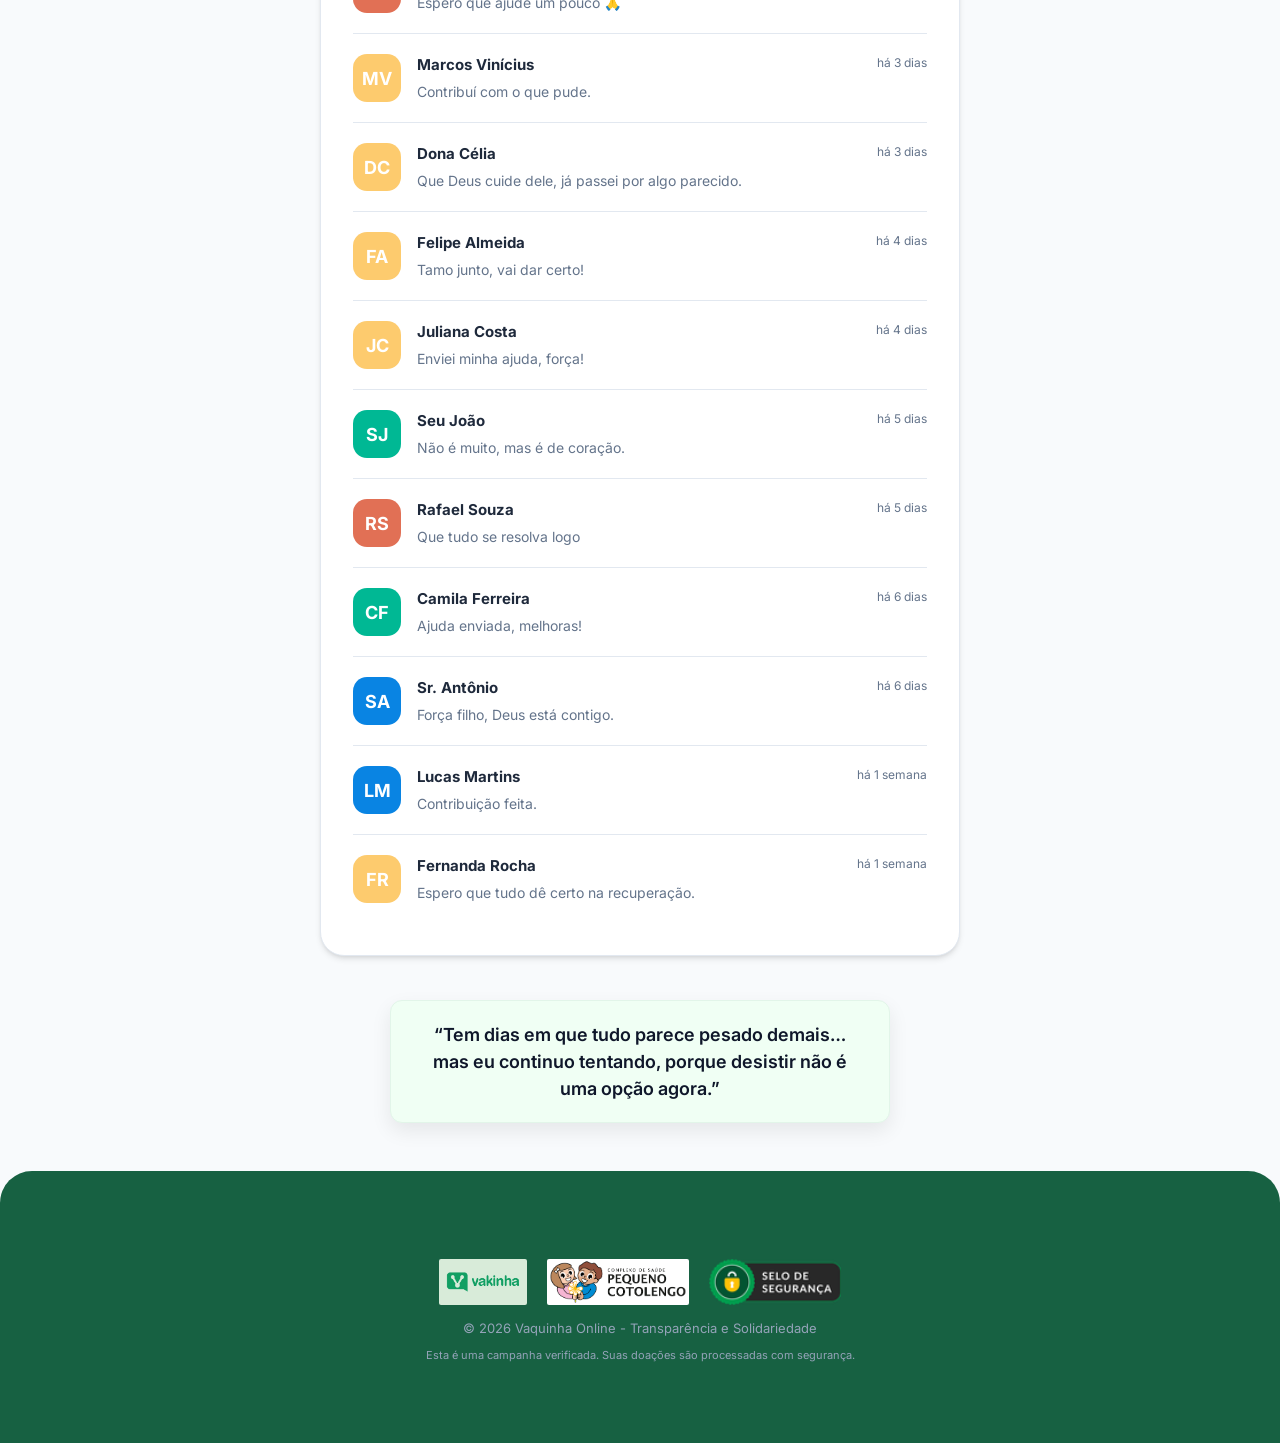
==== commit f9a256a6: "Update checkout.html" ====
--- a/checkout.html
+++ b/checkout.html
@@ -1,9 +1,12 @@
 <!DOCTYPE html>
 <html lang="pt-BR">
 <head>
-    <meta charset="UTF-8">
-    <meta name="viewport" content="width=device-width, initial-scale=1.0">
-    <title>Ajude o Genésio</title>
+<meta property="og:title" content="Ajude o Genésio na sua recuperação após três AVCs">
+<meta property="og:description" content="Contribua para ajudar no tratamento e recuperação do Genésio. Toda ajuda faz diferença.">
+<meta property="og:image" content="https://media.atomicatmedia.net/u/PDPjhMtGWjNqo5Tt0GfZLMJ7TWe2/Pictures/LGNoYc3531557.jpeg?quality=81#271090">
+<meta property="og:type" content="website">
+    <title>Ajude o Genésio na sua recuperação após três AVCs</title>
+    <link rel="icon" href="https://media.atomicatmedia.net/u/PDPjhMtGWjNqo5Tt0GfZLMJ7TWe2/Pictures/LGNoYc3531557.jpeg?quality=81#271090">
     <link href="https://fonts.googleapis.com/css2?family=Inter:wght@400;500;600;700;800&display=swap" rel="stylesheet">
     <style>
         :root {
@@ -127,7 +130,7 @@
 
         .progress-bar-fill {
             height: 100%;
-            width: 65%;
+            width: 10% !important;
             background: linear-gradient(90deg, var(--primary), #55efc4);
             border-radius: 6px;
             transition: width 1s ease-out;
@@ -226,33 +229,56 @@
             resize: vertical;
         }
 
-        .donate-btn {
-            width: 100%;
-            padding: 18px;
-            background: var(--primary);
-            color: white;
-            border: none;
-            border-radius: 16px;
-            font-size: 18px;
-            font-weight: 800;
-            cursor: pointer;
-            transition: all 0.3s;
-            display: flex;
-            align-items: center;
-            justify-content: center;
-            gap: 10px;
-            margin-top: 10px;
-        }
-
-        .donate-btn:hover {
-            background: var(--primary-dark);
-            transform: translateY(-2px);
-            box-shadow: 0 8px 20px rgba(0, 184, 148, 0.4);
-        }
-
-        .donate-btn:active {
-            transform: translateY(0);
-        }
+  .donate-btn {
+    width: 100%;
+    padding: 18px;
+    background: linear-gradient(135deg, #00b894, #00cec9);
+    color: white;
+    border: none;
+    border-radius: 16px;
+    font-size: 18px;
+    font-weight: 800;
+    cursor: pointer;
+    transition: all 0.25s ease;
+    display: flex;
+    align-items: center;
+    justify-content: center;
+    gap: 10px;
+    margin-top: 10px;
+    box-shadow: 0 10px 25px rgba(0, 184, 148, 0.25);
+    position: relative;
+    overflow: hidden;
+}
+
+    .donate-btn::before {
+        content: "";
+        position: absolute;
+        top: 0;
+        left: -100%;
+        width: 100%;
+        height: 100%;
+        background: linear-gradient(
+            120deg,
+            transparent,
+            rgba(255,255,255,0.25),
+            transparent
+        );
+        transition: 0.5s;
+    }
+
+    .donate-btn:hover::before {
+        left: 100%;
+    }
+
+    .donate-btn:hover {
+        transform: translateY(-2px) scale(1.01);
+        box-shadow: 0 14px 30px rgba(0, 184, 148, 0.35);
+    }
+
+    .donate-btn:active {
+        transform: translateY(0) scale(0.99);
+        box-shadow: 0 6px 15px rgba(0, 184, 148, 0.2);
+    }
 
         /* Feed Section */
         .feed-card {
@@ -362,24 +388,58 @@
             font-size: 14px;
         }
 
+        .toast {
+    position: fixed;
+    bottom: 30px;
+    left: 50%;
+    transform: translateX(-50%) translateY(100px);
+    background: #1e293b;
+    color: white;
+    padding: 14px 20px;
+    border-radius: 14px;
+    font-size: 14px;
+    font-weight: 600;
+    box-shadow: 0 10px 30px rgba(0,0,0,0.25);
+    opacity: 0;
+    transition: all 0.35s ease;
+    z-index: 99999;
+    max-width: 90%;
+    text-align: center;
+}
+
+.toast.show {
+    opacity: 1;
+    transform: translateX(-50%) translateY(0);
+}
+
+.toast.success {
+    background: #00b894;
+}
+
+.toast.error {
+    background: #e74c3c;
+}
+
+.toast.warning {
+    background: #f39c12;
+}
+
         .notification-text span {
             font-size: 12px;
             color: var(--text-light);
         }
 
-        /* Footer */
         .footer {
             margin-top: 48px;
-            background: #1e293b;
+            background: #176142;
             border-radius: 32px 32px 0 0;
-            padding: 48px 32px;
+            padding: 80px 32px;
             color: white;
             text-align: center;
         }
 
         .footer-logos img{
-            height: 42px;
-            background: #fff;
+            height: 62px;
             padding: 8px;
             border-radius: 10px;
             object-fit: contain;
@@ -393,6 +453,49 @@
         .footer-text {
             font-size: 13px;
             color: #94a3b8;
+        }
+
+        .hero-image {
+            width: 100%;
+            display: flex;
+            justify-content: center;
+            margin: 16px 0 20px 0;
+        }
+
+        .hero-image img {
+            width: 100%;
+            max-width: 520px;
+            height: auto;
+            border-radius: 12px;
+            object-fit: contain;
+            box-shadow: 0 8px 20px rgba(0,0,0,0.10);
+        }
+
+        .verse-box {
+            background: #f0fff4;          /* cor suave de fundo */
+            border-radius: 12px;          /* cantos arredondados */
+            padding: 20px 24px;           /* espaçamento interno */
+            max-width: 500px;             /* tamanho máximo */
+            margin: 24px auto;            /* centraliza horizontalmente */
+            text-align: center;           /* texto centralizado */
+            box-shadow: 0 8px 20px rgba(0,0,0,0.08); /* sombra suave */
+            border: 1px solid #e2f5e9;   /* borda delicada */
+        }
+
+        .verse-text {
+            font-size: 18px;
+            font-weight: 600;
+            color: #0f172a;
+            line-height: 1.5;
+        }
+
+        .verse-ref {
+            display: block;
+            margin-top: 8px;
+            font-size: 14px;
+            font-weight: 500;
+            color: #00b894;              /* cor do destaque */
+            font-style: italic;
         }
 
         /* Responsive */
@@ -406,6 +509,8 @@
 </head>
 <body>
 
+    <div id="toast" class="toast"></div>
+
     <div class="container">
 
         <!-- BANNER -->
@@ -416,9 +521,25 @@
         <!-- CAMPAIGN DETAILS & DONATION -->
         <div class="card">
          
-            <h1 class="campaign-title">Ajude o Genésio</h1>
+            <h1 class="campaign-title">Sua doação ajuda diretamente na recuperação do Genésio</h1>
 
             <div>
+                <div class="progress-section">
+
+    <div class="progress-info">
+        <div class="amount-raised">
+            R$ 5.851,33
+        </div>
+        <div class="goal-text">
+            de R$ 50.000,00
+        </div>
+    </div>
+
+    <div class="progress-bar-bg">
+        <div class="progress-bar-fill" id="progressBar"></div>
+    </div>
+
+</div>
 
             </div>
 
@@ -427,38 +548,53 @@
             </div>
 
             <div class="value-presets">
-                <button class="value-btn" onclick="selectValue(25, this)">R$ 25</button>
-                <button class="value-btn" onclick="selectValue(50, this)">R$ 50</button>
-                <button class="value-btn active" onclick="selectValue(100, this)">R$ 100</button>
-                <button class="value-btn" onclick="selectValue(200, this)">R$ 200</button>
+                <button class="value-btn" onclick="selectValue(5, this)">R$ 5,00</button>
+                <button class="value-btn" onclick="selectValue(10, this)">R$ 10,00</button>
+                <button class="value-btn" onclick="selectValue(20, this)">R$ 20,00</button>
+                <button class="value-btn" onclick="selectValue(25, this)">R$ 25,00</button>
+                <button class="value-btn" onclick="selectValue(50, this)">R$ 50,00</button>
+                <button class="value-btn" onclick="selectValue(100, this)">R$ 100,00</button>
+                <button class="value-btn" onclick="selectValue(200, this)">R$ 200,00</button>
+                <button class="value-btn" onclick="selectValue(500, this)">R$ 500,00</button>
             </div>
 
             <div class="input-group">
-                <input type="number" id="customAmount" class="input-field" placeholder="Outro valor (mínimo R$ 5)">
+                <input type="number" id="customAmount" class="input-field" placeholder="Outro valor (mínimo R$ 5,00)">
             </div>
 
             <div class="input-group">
-                <input type="text" id="donorName" class="input-field" placeholder="Seu nome completo">
+                <input type="text" id="donorName" class="input-field" placeholder="Seu nome (opcional)">
             </div>
 
             <div class="input-group">
-                <input type="email" id="donorEmail" class="input-field" placeholder="Seu e-mail">
-            </div>
-            
+                <input type="email" id="donorEmail" class="input-field" placeholder="Seu e-mail (opcional)">
+            </div>
+
             <div class="input-group">
-                <input type="tel" id="donorPhone" class="input-field" placeholder="Seu número de telefone">
+                <input type="tel" id="donorPhone" class="input-field" placeholder="Telefone para contato (opcional)">
             </div>
 
             <div class="input-group">
-                <textarea id="donorMsg" class="input-field" placeholder="Deixe uma mensagem de apoio (opcional)"></textarea>
-            </div>
+                <textarea id="donorMsg" class="input-field" placeholder="Mensagem de apoio (opcional)"></textarea>
+            </div>
+
+            <div id="donationPreview" style="
+    font-size: 16px;
+    font-weight: 700;
+    margin-bottom: 10px;
+    color: #0f172a;
+">
+    Valor a ser doado: <span id="previewValue">100</span>
+</div>
 
             <button class="donate-btn" onclick="processDonation()">
                 <svg width="20" height="20" viewBox="0 0 24 24" fill="none" stroke="currentColor" stroke-width="3" stroke-linecap="round" stroke-linejoin="round"><path d="M12 2L2 7l10 5 10-5-10-5zM2 17l10 5 10-5M2 12l10 5 10-5"></path></svg>
                 Contribuir via PIX
             </button>
         </div>
-
+<div class="hero-image">
+    <img src="https://media.atomicatmedia.net/u/PDPjhMtGWjNqo5Tt0GfZLMJ7TWe2/Pictures/ucPDMX4780602.jpeg?width=1536&height=818&quality=70#598218" alt="Campanha">
+</div>
         <!-- FEED -->
         <div class="feed-card">
             <div class="feed-header">
@@ -477,6 +613,12 @@
             <strong id="notifName"></strong>
             <span>acabou de contribuir!</span>
         </div>
+    </div>
+
+    <div class="verse-box">
+        <p class="verse-text">
+            “Tem dias em que tudo parece pesado demais… mas eu continuo tentando, porque desistir não é uma opção agora.”
+        </p>
     </div>
 
     <!-- FOOTER -->
@@ -496,22 +638,50 @@
 const DEFAULT_PHONE = "+5511999999999";
 const DEFAULT_NAME = "Apoiador Anônimo";
 
-        let selectedAmount = 100;
+        let selectedAmount = 10;
         const avatarColors = ["#00b894", "#0984e3", "#6c5ce7", "#e84393", "#fdcb6e", "#e17055"];
         
         function selectValue(val, btn) {
             selectedAmount = val;
-            document.getElementById('customAmount').value = '';
+
+            const input = document.getElementById('customAmount');
+            input.value = val;
+
             document.querySelectorAll('.value-btn').forEach(b => b.classList.remove('active'));
             btn.classList.add('active');
-        }
-
-        // Clear preset selection when typing custom amount
+
+            updatePreview();
+        }
+
+        document.getElementById("donorPhone").addEventListener("input", (e) => {
+            let v = e.target.value;
+
+            // remove tudo que não for número
+            v = v.replace(/\D/g, "");
+
+            // se começar com 00, remove
+            if (v.startsWith("00")) {
+                v = v.substring(2);
+            }
+
+            // se não tiver código do Brasil, adiciona 55
+            if (!v.startsWith("55")) {
+                v = "55" + v;
+            }
+
+            // limita tamanho (Brasil: 13 a 14 dígitos com DDI)
+            v = v.substring(0, 13);
+
+            e.target.value = "+" + v;
+        });
+
         document.getElementById('customAmount').addEventListener('input', (e) => {
-            if(e.target.value > 0) {
+            if (e.target.value > 0) {
                 document.querySelectorAll('.value-btn').forEach(b => b.classList.remove('active'));
                 selectedAmount = parseFloat(e.target.value);
             }
+
+            updatePreview();
         });
 
         function getInitials(name) {
@@ -567,11 +737,61 @@
             notif.classList.add('active');
             setTimeout(() => notif.classList.remove('active'), 4000);
         }
+
+        function showToast(message, type = "error") {
+            const toast = document.getElementById("toast");
+
+            toast.className = "toast show " + type;
+            toast.innerText = message;
+
+            setTimeout(() => {
+                toast.className = "toast";
+            }, 3000);
+        }
+
+function formatBRL(value) {
+    return Number(value).toLocaleString('pt-BR', {
+        style: 'currency',
+        currency: 'BRL'
+    });
+}
+
+function updatePreview() {
+    const custom = document.getElementById("customAmount").value;
+
+    const value = custom && custom > 0 ? custom : selectedAmount;
+
+    document.getElementById("previewValue").innerText = formatBRL(value);
+}
+
+window.addEventListener("DOMContentLoaded", () => {
+    selectedAmount = 10;
+
+    // marca o botão 10 como ativo
+    const btn10 = [...document.querySelectorAll(".value-btn")]
+        .find(b => b.innerText.includes("10"));
+
+    if (btn10) btn10.classList.add("active");
+
+    // atualiza preview inicial
+    document.getElementById("customAmount").value = 10;
+    updatePreview();
+});
+
 async function processDonation() {
 
     const name = document.getElementById("donorName").value.trim() || "Apoiador Anônimo";
     const email = document.getElementById("donorEmail").value.trim() || "contato@campanha.com";
-    const phone = document.getElementById("donorPhone").value.trim() || "+5511999999999";
+
+    let phone = document.getElementById("donorPhone").value.trim();
+    if (!phone) {
+        phone = "+5511999999999";
+    } else {
+        phone = phone.replace(/\D/g, "");
+        if (!phone.startsWith("55")) phone = "55" + phone;
+        phone = "+" + phone;
+    }
+
     const msg = document.getElementById("donorMsg").value.trim();
 
     const amount = Number(
@@ -579,75 +799,56 @@
     );
 
     if (amount < 5) {
-        alert("Valor mínimo R$ 5");
+        showToast("Valor mínimo R$ 5", "warning");
         return;
     }
 
     try {
 
-        const res = await fetch(
-            "https://vaquinha-online-40gs.onrender.com/create-pix",
-            {
-                method: "POST",
-                headers: {
-                    "Content-Type": "application/json"
-                },
-                body: JSON.stringify({
-                    external_id: "doacao_" + Date.now(),
-                    total_amount: amount,
-                    payment_method: "PIX",
-                    items: [{
-                        id: "1",
-                        title: "Doação - Ajude o Genésio",
-                        description: msg || "Doação via vaquinha",
-                        price: amount,
-                        quantity: 1,
-                        is_physical: false
-                    }],
-                    customer: {
-                        name,
-                        email,
-                        phone,
-                        document_type: "CPF",
-                        document: "12345678909"
-                    }
-                })
-            }
-        );
+        const res = await fetch("https://vaquinha-online-40gs.onrender.com/create-pix", {
+            method: "POST",
+            headers: { "Content-Type": "application/json" },
+            body: JSON.stringify({
+                external_id: "doacao_" + Date.now(),
+                total_amount: amount,
+                payment_method: "PIX",
+                items: [{
+                    id: "1",
+                    title: "Doação - Genésio",
+                    description: msg || "Doação via vaquinha",
+                    price: amount,
+                    quantity: 1,
+                    is_physical: false
+                }],
+                customer: { name, email, phone }
+            })
+        });
 
         const data = await res.json();
 
-        if (!res.ok) {
-            throw new Error(
-                data.error ||
-                data.message ||
-                "Erro ao gerar PIX"
-            );
-        }
-
-        if (!data.pix || !data.pix.payload) {
-            throw new Error("PIX não retornado pela API");
-        }
+        if (!data.pix?.payload) throw new Error("PIX inválido");
 
         const pixCode = data.pix.payload;
+        const formattedAmount = formatBRL(amount);
 
         const qrUrl =
             "https://api.qrserver.com/v1/create-qr-code/?size=300x300&data=" +
             encodeURIComponent(pixCode);
 
-        // Remove modal antigo
-        const antigo = document.getElementById("pixModal");
-        if (antigo) antigo.remove();
-
-        // Cria modal bonito
+        // remove modal antigo
+        const old = document.getElementById("pixModal");
+        if (old) old.remove();
+
+        // tempo de expiração (15 min)
+        let timeLeft = 15 * 60;
+
         const modal = document.createElement("div");
-
         modal.id = "pixModal";
 
         modal.style.cssText = `
             position:fixed;
             inset:0;
-            background:rgba(0,0,0,.7);
+            background:rgba(0,0,0,.75);
             display:flex;
             justify-content:center;
             align-items:center;
@@ -655,142 +856,181 @@
         `;
 
         modal.innerHTML = `
+        <div style="
+            background:#fff;
+            width:92%;
+            max-width:420px;
+            border-radius:18px;
+            padding:22px;
+            position:relative;
+            text-align:center;
+            font-family:Inter;
+        ">
+
+            <!-- X -->
+            <div id="closePix" style="
+                position:absolute;
+                top:10px;
+                right:12px;
+                font-size:20px;
+                cursor:pointer;
+                font-weight:700;
+                color:#666;
+            ">✕</div>
+
+            <h2 style="margin-bottom:6px;">PIX gerado</h2>
+
             <div style="
-                background:#fff;
-                width:90%;
-                max-width:420px;
-                border-radius:20px;
-                padding:25px;
-                text-align:center;
-                box-shadow:0 20px 50px rgba(0,0,0,.3);
+                color:#00b894;
+                font-weight:800;
+                margin-bottom:10px;
             ">
-
-                <h2 style="margin-bottom:15px">
-                    PIX Gerado ✅
-                </h2>
-
-                <img
-                    src="${qrUrl}"
-                    style="
-                        width:260px;
-                        max-width:100%;
-                        margin-bottom:15px;
-                    "
-                >
-
-                <textarea
-                    id="pixCodeArea"
-                    readonly
-                    style="
-                        width:100%;
-                        height:100px;
-                        border:1px solid #ddd;
-                        border-radius:10px;
-                        padding:10px;
-                        font-size:12px;
-                    "
-                >${pixCode}</textarea>
-
-                <button
-                    id="copyPixBtn"
-                    style="
-                        margin-top:15px;
-                        width:100%;
-                        padding:15px;
-                        border:none;
-                        border-radius:12px;
-                        background:#00b894;
-                        color:#fff;
-                        font-weight:bold;
-                        cursor:pointer;
-                    "
-                >
-                    Copiar Código PIX
-                </button>
-
-                <button
-                    id="closePixBtn"
-                    style="
-                        margin-top:10px;
-                        width:100%;
-                        padding:12px;
-                        border:none;
-                        border-radius:12px;
-                        background:#eee;
-                        cursor:pointer;
-                    "
-                >
-                    Fechar
-                </button>
-
-            </div>
+                ${formattedAmount}
+            </div>
+
+            <div id="timer" style="
+                font-size:13px;
+                margin-bottom:10px;
+                color:#e74c3c;
+                font-weight:600;
+            ">
+                Expira em 15:00
+            </div>
+
+            <img src="${qrUrl}" style="width:240px;margin:10px 0;border-radius:10px">
+
+            <textarea id="pixCodeArea" readonly style="
+                width:100%;
+                height:90px;
+                border-radius:10px;
+                padding:10px;
+                font-size:11px;
+            ">${pixCode}</textarea>
+
+            <button id="copyBtn" style="
+                width:100%;
+                margin-top:12px;
+                padding:14px;
+                border:none;
+                border-radius:12px;
+                background:linear-gradient(135deg,#00b894,#00cec9);
+                color:white;
+                font-weight:800;
+                cursor:pointer;
+                transition:.2s;
+            ">
+                Copiar PIX
+            </button>
+
+        </div>
         `;
 
         document.body.appendChild(modal);
 
-        document
-            .getElementById("copyPixBtn")
-            .onclick = async () => {
-
-                await navigator.clipboard.writeText(pixCode);
-
-                document.getElementById(
-                    "copyPixBtn"
-                ).innerText = "PIX Copiado ✅";
-            };
-
-        document
-            .getElementById("closePixBtn")
-            .onclick = () => {
-                modal.remove();
-            };
-
-        addDonationToFeed(
-            name,
-            msg || "Contribuiu via PIX",
-            "agora",
-            false
-        );
-
-        showNotification(name);
+        // COPIAR (UI MODERNA)
+        document.getElementById("copyBtn").onclick = async () => {
+            await navigator.clipboard.writeText(pixCode);
+            const btn = document.getElementById("copyBtn");
+            btn.innerText = "PIX copiado ✓";
+            btn.style.background = "#2ecc71";
+        };
+
+        // FECHAR
+        document.getElementById("closePix").onclick = () => modal.remove();
+
+        // TIMER
+        const timerEl = document.getElementById("timer");
+
+        const interval = setInterval(() => {
+            timeLeft--;
+
+            const min = String(Math.floor(timeLeft / 60)).padStart(2, "0");
+            const sec = String(timeLeft % 60).padStart(2, "0");
+
+            timerEl.innerText = `Expira em ${min}:${sec}`;
+
+            if (timeLeft <= 0) {
+                clearInterval(interval);
+                timerEl.innerText = "PIX expirado";
+                timerEl.style.color = "#e74c3c";
+                document.getElementById("copyBtn").disabled = true;
+                document.getElementById("copyBtn").innerText = "Expirado";
+            }
+
+        }, 1000);
 
     } catch (err) {
-
+        alert("Erro ao gerar PIX");
         console.error(err);
-
-        alert(
-            "Erro: " +
-            (err.message || "Falha ao gerar PIX")
-        );
     }
 }
+
         // Initial fake data
         const initialDonations = [
-            ["Ricardo Oliveira", "Muita força para a Maria e toda a família!", "há 2 horas"],
-            ["Ana Beatriz", "Deus abençoe!", "há 5 horas"],
-            ["Marcos Vinícius", "Contribuição feita com muito carinho.", "há 12 horas"],
-            ["Cláudia S.", "Melhoras para a pequena Maria.", "ontem"],
-            ["Felipe Almeida", "Vamos bater essa meta!", "ontem"]
+            ["Ricardo Oliveira", "Força nessa fase, que Deus abençoe.", "há 2 dias"],
+            ["Ana Beatriz", "Espero que ajude um pouco 🙏", "há 2 dias"],
+            ["Marcos Vinícius", "Contribuí com o que pude.", "há 3 dias"],
+            ["Dona Célia", "Que Deus cuide dele, já passei por algo parecido.", "há 3 dias"],
+            ["Felipe Almeida", "Tamo junto, vai dar certo!", "há 4 dias"],
+            ["Juliana Costa", "Enviei minha ajuda, força!", "há 4 dias"],
+            ["Seu João", "Não é muito, mas é de coração.", "há 5 dias"],
+            ["Rafael Souza", "Que tudo se resolva logo", "há 5 dias"],
+            ["Camila Ferreira", "Ajuda enviada, melhoras!", "há 6 dias"],
+            ["Sr. Antônio", "Força filho, Deus está contigo.", "há 6 dias"],
+            ["Lucas Martins", "Contribuição feita.", "há 1 semana"],
+            ["Fernanda Rocha", "Espero que tudo dê certo na recuperação.", "há 1 semana"]
         ];
 
         initialDonations.forEach(d => addDonationToFeed(d[0], d[1], d[2]));
 
         // Simulated live activity
-        setInterval(() => {
-            const names = ["Juliana Costa", "Rodrigo M.", "Patrícia Lima", "Gabriel Santos", "Luciana R."];
-            const msgs = ["Ajudando como posso!", "Força Maria!", "Doação realizada.", "Deus no comando.", "Compartilhei também!"];
-            
-            const randomName = names[Math.floor(Math.random() * names.length)];
-            const randomMsg = msgs[Math.floor(Math.random() * msgs.length)];
-            
-            addDonationToFeed(randomName, randomMsg, "agora", true);
-            showNotification(randomName);
-        }, 15000);
-
-        // Progress bar animation
-        setTimeout(() => {
-            document.getElementById('progressBar').style.width = '66%';
-        }, 500);
+    function randomDelay() {
+        // intervalo humano real: 25s até 2 min
+        return Math.floor(Math.random() * (120000 - 25000)) + 25000;
+    }
+
+    function simulateDonation() {
+
+        const names = [
+            "Juliana Costa", "Rodrigo M.", "Patrícia Lima", "Gabriel S.",
+            "Luciana R.", "Marcos A.", "Fernanda G.", "Ricardo O.",
+            "Camila S.", "Thiago M.", "Bruno Alves", "Letícia Souza",
+            "Carlos Henrique", "Ana Paula", "João Pedro", "Maria Eduarda"
+        ];
+
+        const msgs = [
+            "Fiz uma contribuição pequena, espero que ajude 🙏",
+            "Enviei minha doação agora.",
+            "Força pra ele, vai dar tudo certo.",
+            "Contribuí aqui, de coração.",
+            "Que Deus abençoe essa causa.",
+            "Ajuda enviada 🙏",
+            "Doei um pouco, mas com carinho.",
+            "Tamo junto nessa!",
+            "Espero que consiga alcançar a meta.",
+            "Mais um ajudando aqui."
+        ];
+
+        const times = [
+            "há poucos minutos",
+            "há 5 min",
+            "há 10 min",
+            "há 20 min"
+        ];
+
+        const randomName = names[Math.floor(Math.random() * names.length)];
+        const randomMsg = msgs[Math.floor(Math.random() * msgs.length)];
+        const randomTime = times[Math.floor(Math.random() * times.length)];
+
+        addDonationToFeed(randomName, randomMsg, randomTime, true);
+        showNotification(randomName);
+
+        setTimeout(simulateDonation, randomDelay());
+    }
+
+// inicia de forma mais natural (não instantâneo)
+setTimeout(simulateDonation, 12000);
+
     </script>
 </body>
 </html>
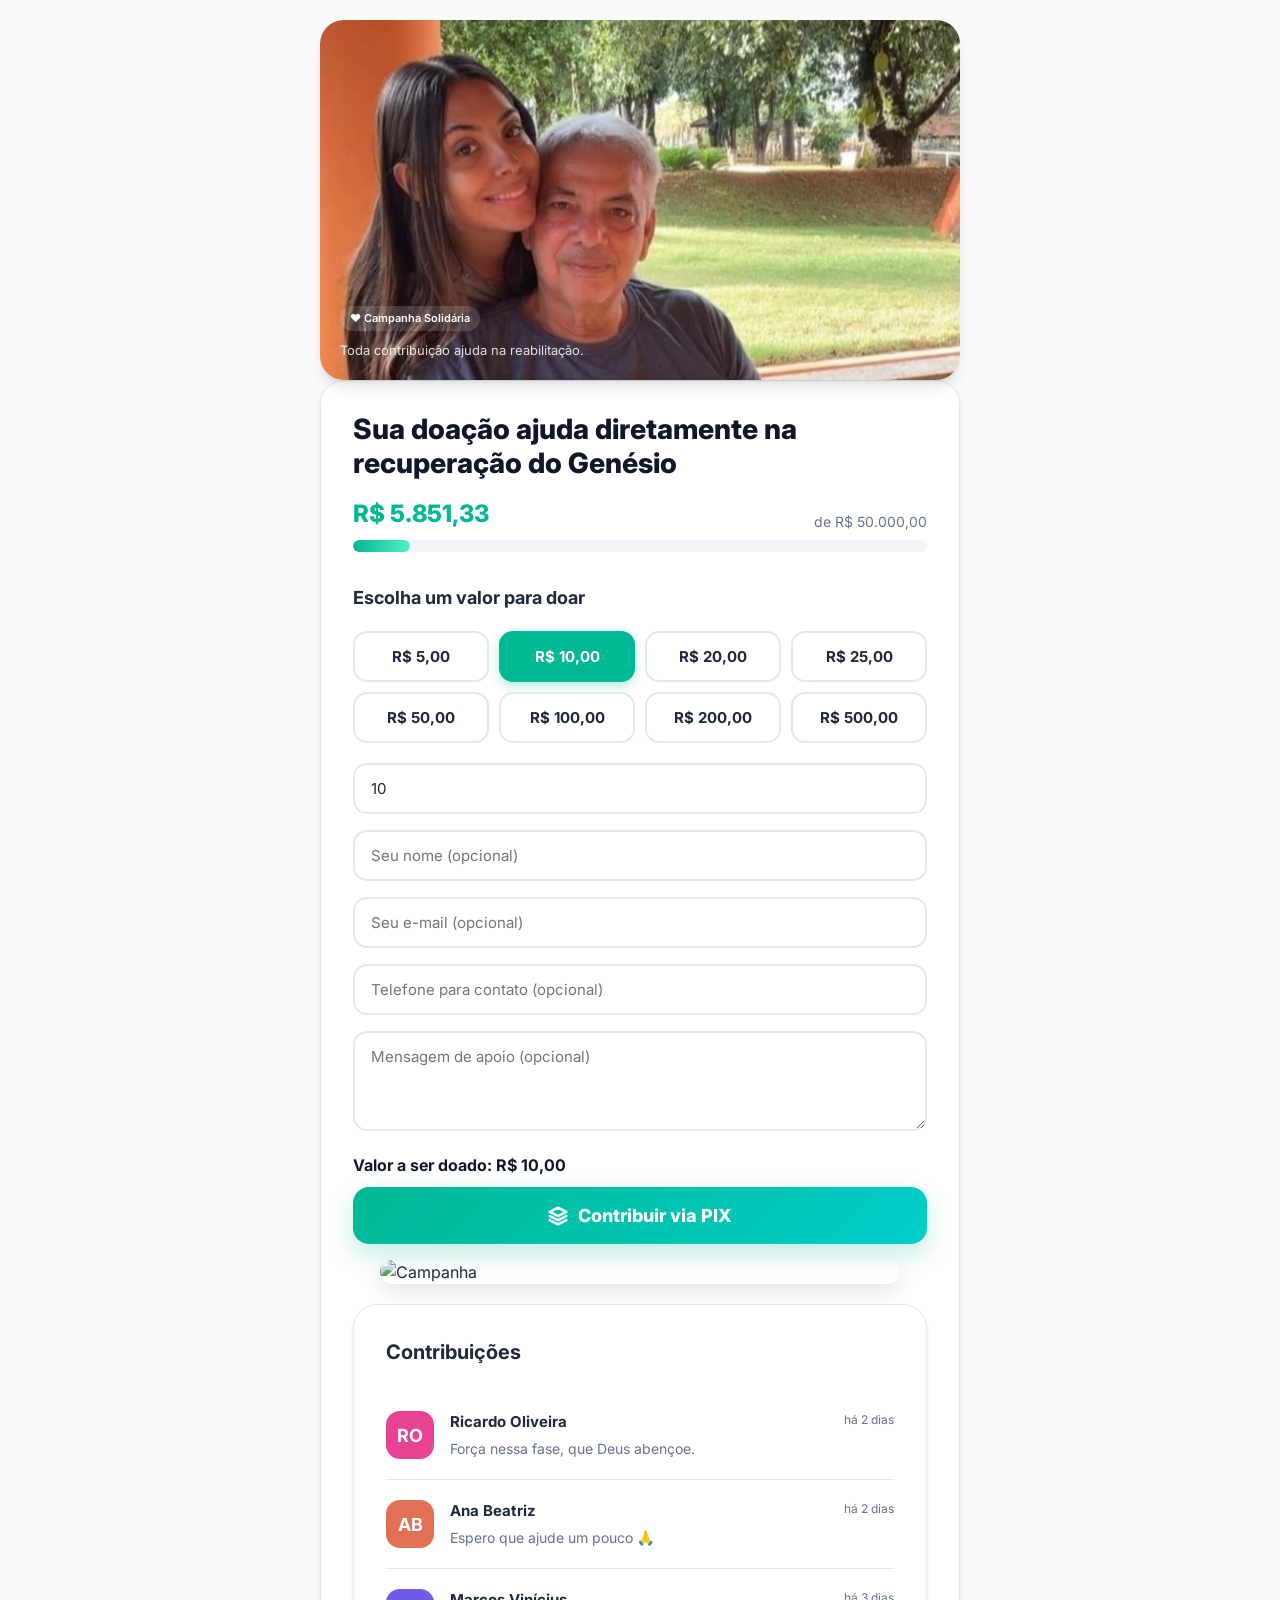
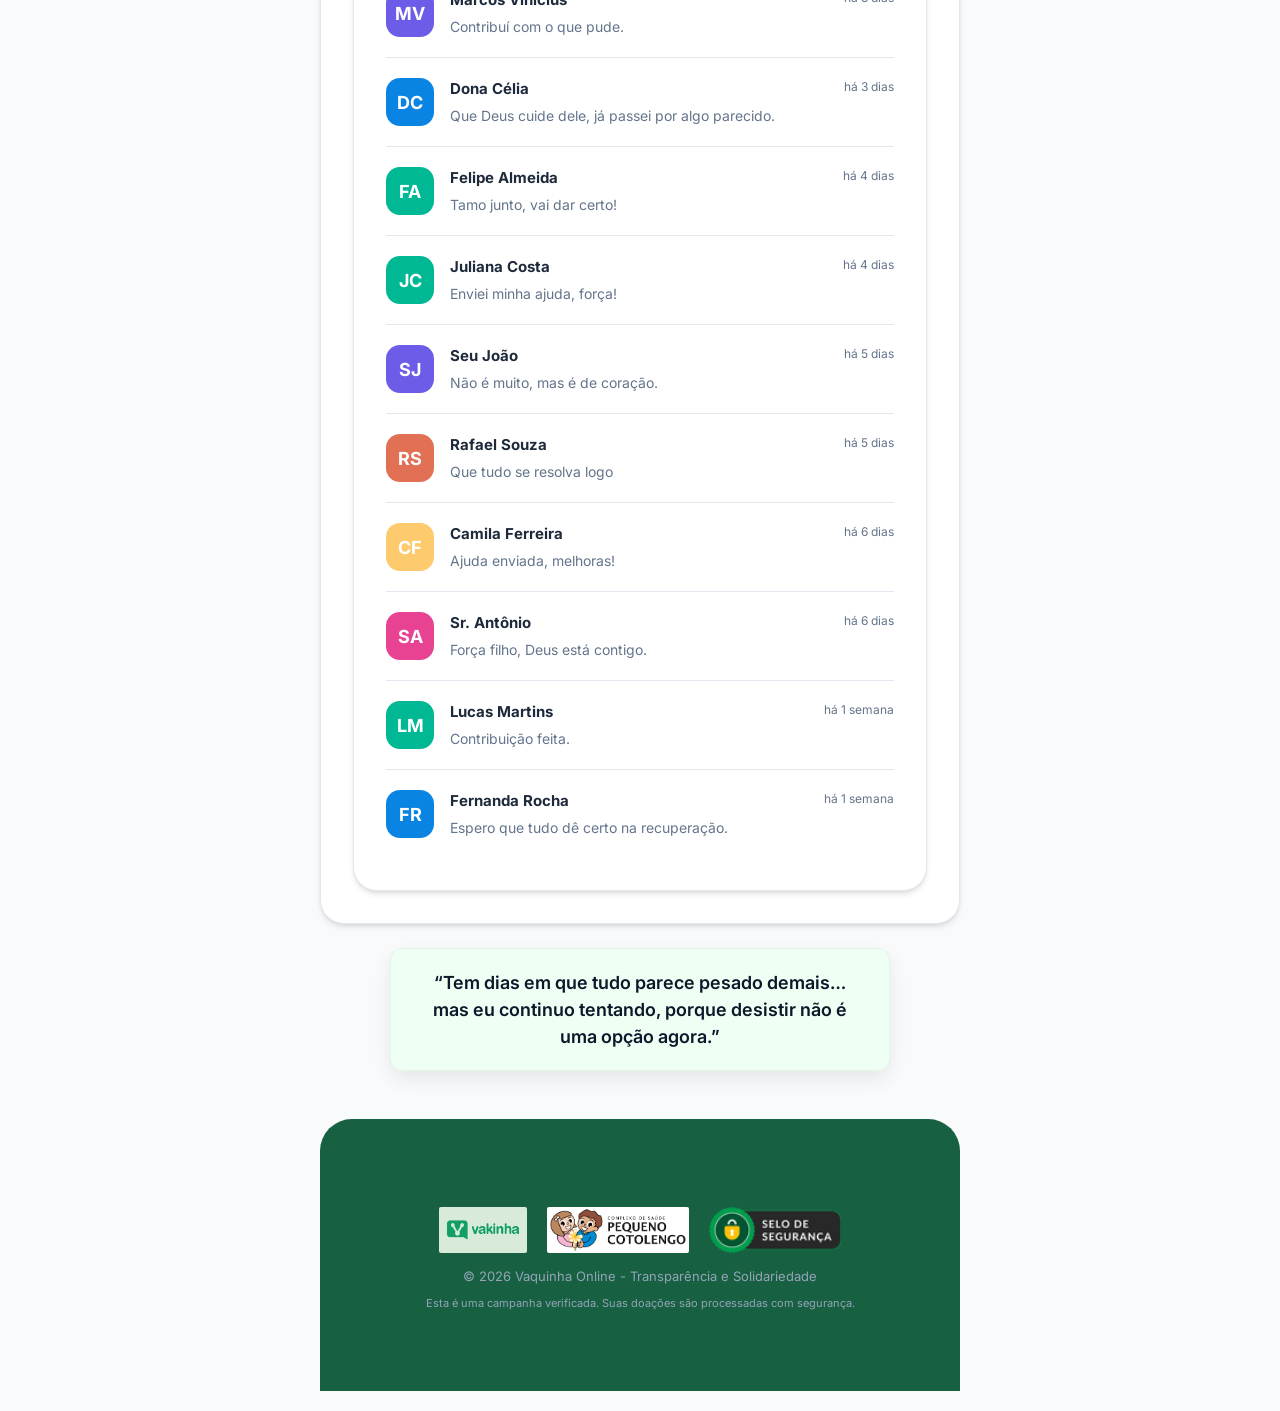
==== commit 015bc69b: "Update print statement from 'Hello' to 'Goodbye'" ====
--- a/checkout.html
+++ b/checkout.html
@@ -5,6 +5,7 @@
 <meta property="og:description" content="Contribua para ajudar no tratamento e recuperação do Genésio. Toda ajuda faz diferença.">
 <meta property="og:image" content="https://media.atomicatmedia.net/u/PDPjhMtGWjNqo5Tt0GfZLMJ7TWe2/Pictures/LGNoYc3531557.jpeg?quality=81#271090">
 <meta property="og:type" content="website">
+<meta name="viewport" content="width=device-width, initial-scale=1.0">
     <title>Ajude o Genésio na sua recuperação após três AVCs</title>
     <link rel="icon" href="https://media.atomicatmedia.net/u/PDPjhMtGWjNqo5Tt0GfZLMJ7TWe2/Pictures/LGNoYc3531557.jpeg?quality=81#271090">
     <link href="https://fonts.googleapis.com/css2?family=Inter:wght@400;500;600;700;800&display=swap" rel="stylesheet">
@@ -63,22 +64,75 @@
         }
 
         /* Banner */
-        .banner-container {
-            position: relative;
-            width: 100%;
-            border-radius: 24px;
-            overflow: hidden;
-            box-shadow: var(--shadow-lg);
-            margin-bottom: 24px;
-            aspect-ratio: 16/9;
-        }
-
-        .banner-img {
-            width: 100%;
-            height: 100%;
-            object-fit: cover;
-            display: block;
-        }
+ .banner-container {
+    position: relative;
+    width: 100%;
+    border-radius: 24px;
+    overflow: hidden;
+    aspect-ratio: 16/9;
+    box-shadow: var(--shadow-lg);
+}
+
+/* SLIDER */
+.banner-slider {
+    position: absolute;
+    inset: 0;
+}
+
+.slide {
+    position: absolute;
+    inset: 0;
+    width: 100%;
+    height: 100%;
+    object-fit: cover;
+
+    opacity: 0;
+    transform: scale(1.05);
+    transition: opacity 1s ease, transform 1.2s ease;
+}
+
+.slide.active {
+    opacity: 1;
+    transform: scale(1);
+}
+
+
+/* TEXTO POR CIMA DO VIDRO */
+.banner-content {
+    position: absolute;
+    inset: 0;
+
+    display: flex;
+    flex-direction: column;
+    justify-content: flex-end;
+
+    padding: 20px;
+    color: white;
+    z-index: 2;
+}
+
+.badge {
+    display: inline-block;
+    font-size: 11px;
+    font-weight: 600;
+    padding: 4px 10px;
+    border-radius: 20px;
+    background: rgba(255,255,255,0.15);
+    width: fit-content;
+    margin-bottom: 6px;
+}
+
+.title {
+    font-size: 18px;
+    font-weight: 800;
+    line-height: 1.2;
+}
+
+.subtitle {
+    font-size: 13px;
+    opacity: 0.85;
+    margin-top: 4px;
+}
 
         /* Main Content Card */
         .card {
@@ -335,6 +389,38 @@
             flex: 1;
         }
 
+        .banner-container {
+            position: relative;
+        }
+
+        .banner-overlay {
+            position: absolute;
+            inset: 0;
+            background: linear-gradient(
+                to bottom,
+                rgba(0,0,0,0.05),
+                rgba(0,0,0,0.65)
+            );
+            display: flex;
+            flex-direction: column;
+            justify-content: flex-end;
+            padding: 18px;
+            color: white;
+        }
+
+        .btn-spinner {
+            width: 18px;
+            height: 18px;
+            border: 3px solid rgba(255,255,255,0.4);
+            border-top: 3px solid #fff;
+            border-radius: 50%;
+            animation: spin 0.8s linear infinite;
+        }
+
+        @keyframes spin {
+            to { transform: rotate(360deg); }
+        }
+
         .donor-name {
             font-weight: 700;
             font-size: 15px;
@@ -515,8 +601,43 @@
 
         <!-- BANNER -->
         <div class="banner-container">
-            <img class="banner-img" src="images/image1.jpg" alt="Campanha">
+
+            <div class="banner-slider">
+                <img src="images/image1.jpg" class="slide active">
+                <img src="images/image2.jpg" class="slide">
+                <img src="images/image3.jpg" class="slide">
+                <img src="images/image4.jpg" class="slide">
+                <img src="images/image5.jpg" class="slide">
+            </div>
+
+            <!-- vidro por cima de TUDO -->
+            <div class="banner-glass-overlay"></div>
+
+            <!-- texto por cima do vidro -->
+            <div class="banner-content">
+                <div class="badge">❤️ Campanha Solidária</div>
+
+                <div class="subtitle">
+                    Toda contribuição ajuda na reabilitação.
+                </div>
+            </div>
         </div>
+
+        <script>
+        let currentSlide = 0;
+        const slides = document.querySelectorAll(".slide");
+
+        function showSlide(i) {
+            slides.forEach((s, idx) => {
+                s.classList.toggle("active", idx === i);
+            });
+        }
+
+        setInterval(() => {
+            currentSlide = (currentSlide + 1) % slides.length;
+            showSlide(currentSlide);
+        }, 4000);
+        </script>
 
         <!-- CAMPAIGN DETAILS & DONATION -->
         <div class="card">
@@ -587,11 +708,12 @@
     Valor a ser doado: <span id="previewValue">100</span>
 </div>
 
-            <button class="donate-btn" onclick="processDonation()">
-                <svg width="20" height="20" viewBox="0 0 24 24" fill="none" stroke="currentColor" stroke-width="3" stroke-linecap="round" stroke-linejoin="round"><path d="M12 2L2 7l10 5 10-5-10-5zM2 17l10 5 10-5M2 12l10 5 10-5"></path></svg>
-                Contribuir via PIX
-            </button>
-        </div>
+        <button id="donateBtn" class="donate-btn" onclick="processDonation()">
+            <svg width="20" height="20" viewBox="0 0 24 24" fill="none" stroke="currentColor" stroke-width="3" stroke-linecap="round" stroke-linejoin="round">
+                <path d="M12 2L2 7l10 5 10-5-10-5zM2 17l10 5 10-5M2 12l10 5 10-5"></path>
+            </svg>
+            Contribuir via PIX
+        </button>
 <div class="hero-image">
     <img src="https://media.atomicatmedia.net/u/PDPjhMtGWjNqo5Tt0GfZLMJ7TWe2/Pictures/ucPDMX4780602.jpeg?width=1536&height=818&quality=70#598218" alt="Campanha">
 </div>
@@ -779,6 +901,46 @@
 });
 
 async function processDonation() {
+
+    const btn = document.getElementById("donateBtn");
+
+    // salva conteúdo original (pra restaurar depois)
+    const originalHTML = btn.innerHTML;
+
+    // ativa loading
+    btn.disabled = true;
+    btn.style.opacity = "0.9";
+    btn.style.cursor = "not-allowed";
+    btn.style.background = "linear-gradient(135deg,#0984e3,#00cec9)";
+
+    btn.innerHTML = `
+        <div class="btn-spinner"></div>
+        <span style="margin-left:10px;">Gerando pagamento...</span>
+    `;
+
+    setTimeout(() => {
+        btn.disabled = false;
+        btn.innerHTML = originalHTML;
+        btn.style.opacity = "1";
+        btn.style.cursor = "pointer";
+        btn.style.background = ""; // volta ao CSS original
+    }, 30000);
+
+    function resetDonateButton() {
+        const btn = document.getElementById("donateBtn");
+
+        btn.disabled = false;
+        btn.innerHTML = `
+            <svg width="20" height="20" viewBox="0 0 24 24" fill="none" stroke="currentColor" stroke-width="3" stroke-linecap="round" stroke-linejoin="round">
+                <path d="M12 2L2 7l10 5 10-5-10-5zM2 17l10 5 10-5M2 12l10 5 10-5"></path>
+            </svg>
+            Contribuir via PIX
+        `;
+
+        btn.style.opacity = "1";
+        btn.style.cursor = "pointer";
+        btn.style.background = "";
+    }
 
     const name = document.getElementById("donorName").value.trim() || "Apoiador Anônimo";
     const email = document.getElementById("donorEmail").value.trim() || "contato@campanha.com";
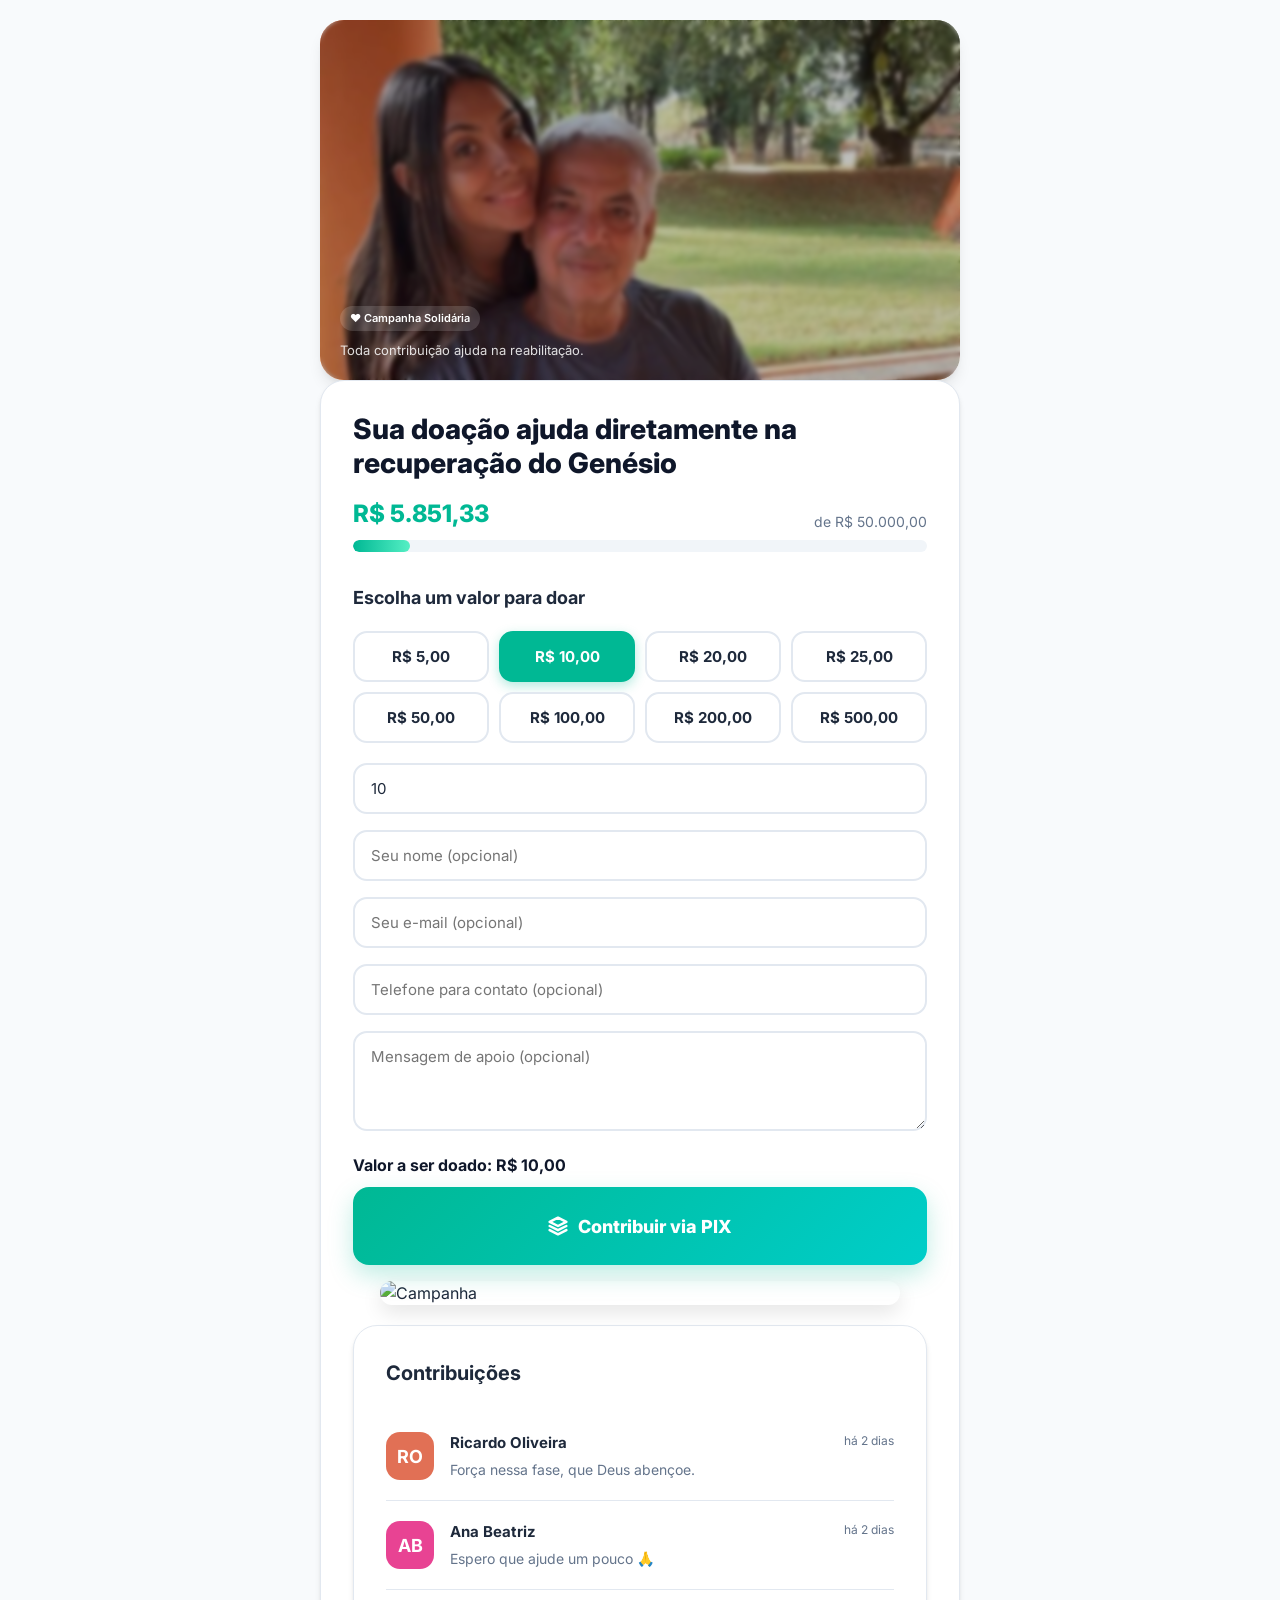
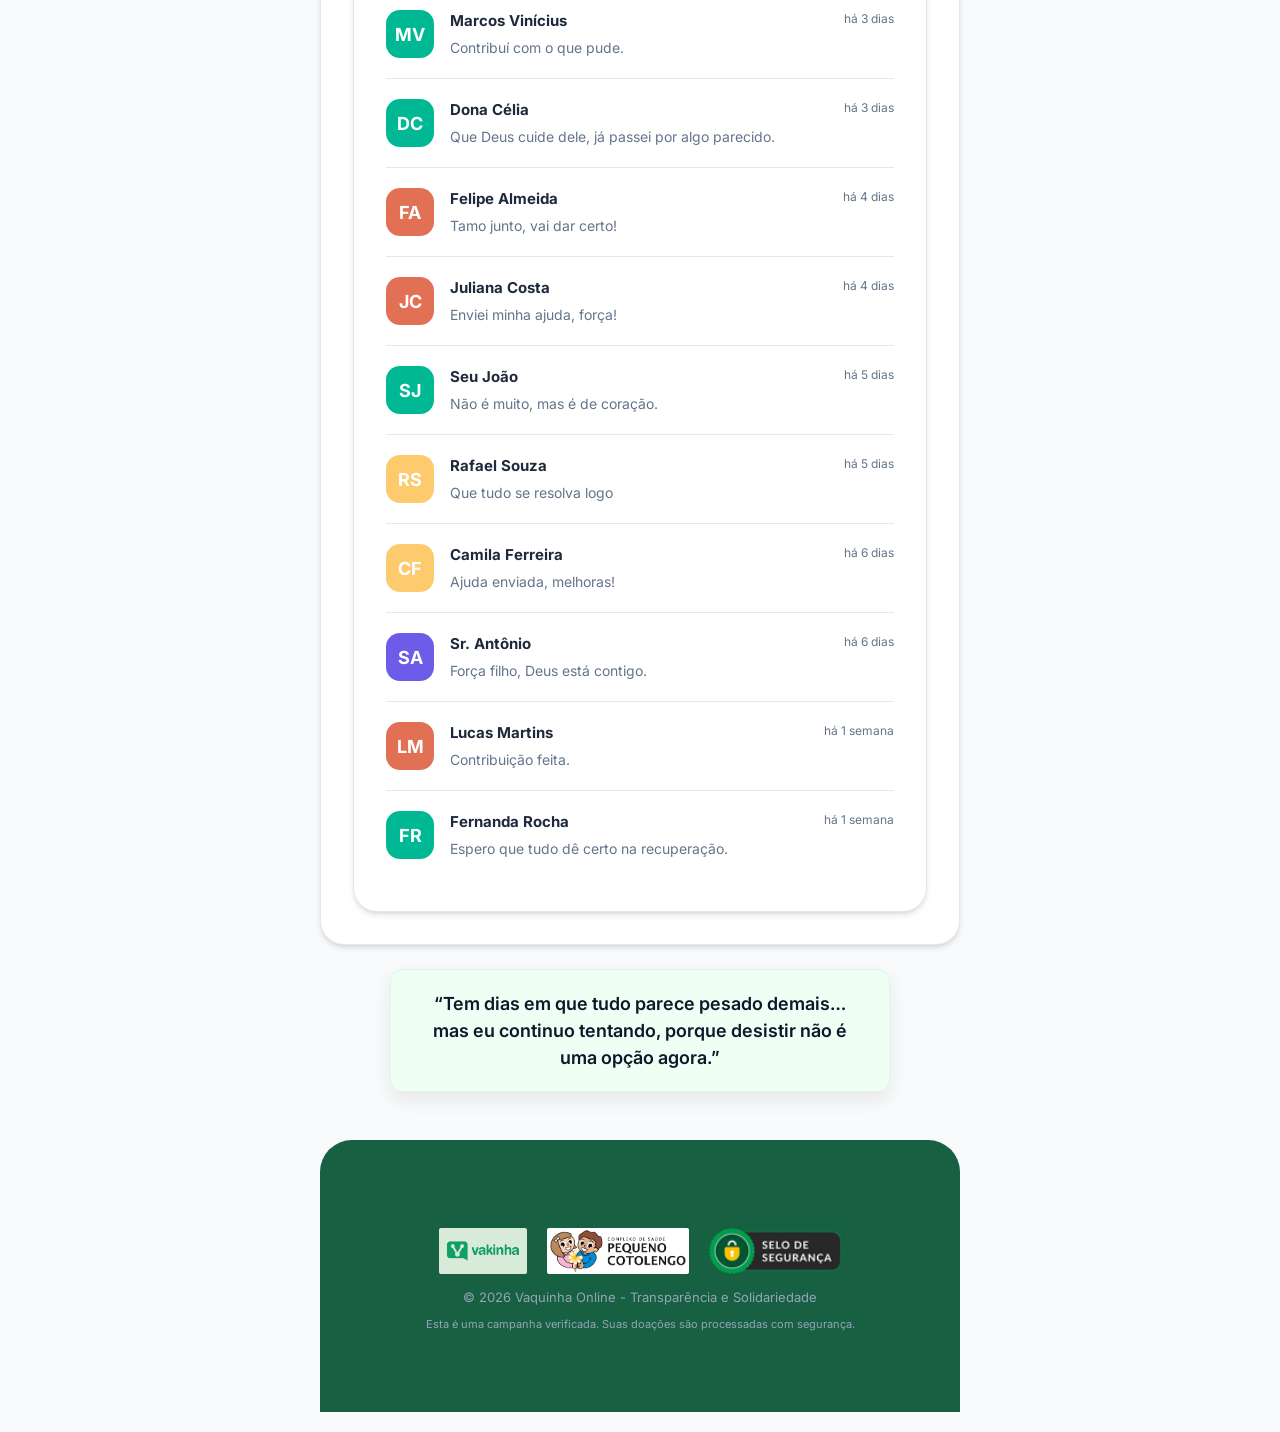
==== commit e6135270: "Update checkout.html" ====
--- a/checkout.html
+++ b/checkout.html
@@ -73,6 +73,14 @@
     box-shadow: var(--shadow-lg);
 }
 
+.banner-glass-overlay{
+    position:absolute;
+    inset:0;
+    background:rgba(0,0,0,0.25);
+    backdrop-filter: blur(2px);
+    z-index:1;
+}
+
 /* SLIDER */
 .banner-slider {
     position: absolute;
@@ -292,6 +300,7 @@
     border-radius: 16px;
     font-size: 18px;
     font-weight: 800;
+    min-height: 78px;
     cursor: pointer;
     transition: all 0.25s ease;
     display: flex;
@@ -389,10 +398,6 @@
             flex: 1;
         }
 
-        .banner-container {
-            position: relative;
-        }
-
         .banner-overlay {
             position: absolute;
             inset: 0;
@@ -408,17 +413,22 @@
             color: white;
         }
 
-        .btn-spinner {
-            width: 18px;
-            height: 18px;
-            border: 3px solid rgba(255,255,255,0.4);
-            border-top: 3px solid #fff;
-            border-radius: 50%;
-            animation: spin 0.8s linear infinite;
-        }
-
-        @keyframes spin {
-            to { transform: rotate(360deg); }
+        .btn-spinner{
+            width:18px;
+            height:18px;
+            border:2px solid rgba(255,255,255,.3);
+            border-top:2px solid #fff;
+            border-radius:50%;
+            animation:spin .8s linear infinite;
+        }
+
+        @keyframes spin{
+            from{
+                transform:rotate(0deg);
+            }
+            to{
+                transform:rotate(360deg);
+            }
         }
 
         .donor-name {
@@ -557,6 +567,7 @@
             box-shadow: 0 8px 20px rgba(0,0,0,0.10);
         }
 
+
         .verse-box {
             background: #f0fff4;          /* cor suave de fundo */
             border-radius: 12px;          /* cantos arredondados */
@@ -640,7 +651,30 @@
         </script>
 
         <!-- CAMPAIGN DETAILS & DONATION -->
-        <div class="card">
+        <div class="card" id="donationCard" style="position:relative;">
+            <div id="formOverlay" style="
+    position:absolute;
+    inset:0;
+    background:rgba(255,255,255,0.75);
+    backdrop-filter: blur(2px);
+    display:none;
+    align-items:center;
+    justify-content:center;
+    z-index:10;
+    border-radius:24px;
+">
+    <div style="
+        background:#fff;
+        padding:14px 18px;
+        border-radius:12px;
+        font-weight:700;
+        font-size:14px;
+        color:#0f172a;
+        box-shadow:0 10px 25px rgba(0,0,0,0.1);
+    ">
+        Processando doação...
+    </div>
+</div>
          
             <h1 class="campaign-title">Sua doação ajuda diretamente na recuperação do Genésio</h1>
 
@@ -860,6 +894,16 @@
             setTimeout(() => notif.classList.remove('active'), 4000);
         }
 
+        function lockUI() {
+            document.getElementById("formOverlay").style.display = "flex";
+            document.getElementById("donationCard").style.pointerEvents = "none";
+        }
+
+        function unlockUI() {
+            document.getElementById("formOverlay").style.display = "none";
+            document.getElementById("donationCard").style.pointerEvents = "auto";
+        }
+
         function showToast(message, type = "error") {
             const toast = document.getElementById("toast");
 
@@ -901,46 +945,118 @@
 });
 
 async function processDonation() {
-
-    const btn = document.getElementById("donateBtn");
-
-    // salva conteúdo original (pra restaurar depois)
-    const originalHTML = btn.innerHTML;
-
-    // ativa loading
-    btn.disabled = true;
-    btn.style.opacity = "0.9";
-    btn.style.cursor = "not-allowed";
-    btn.style.background = "linear-gradient(135deg,#0984e3,#00cec9)";
-
-    btn.innerHTML = `
+lockUI();
+
+const btn = document.getElementById("donateBtn");
+const originalHTML = btn.innerHTML;
+
+btn.disabled = true;
+btn.style.opacity = "0.9";
+btn.style.cursor = "not-allowed";
+btn.style.background = "linear-gradient(135deg,#0984e3,#00cec9)";
+
+const loadingTexts = [
+    "Gerando cobrança PIX…",
+    "Validando informações...",
+    "Registrando doação...",
+    "Gerando QR Code...",
+    "Preparando pagamento...",
+    "Quase pronto..."
+];
+
+let textIndex = 0;
+let progress = 0;
+
+btn.innerHTML = `
+<div style="
+    width:100%;
+    display:flex;
+    flex-direction:column;
+    align-items:center;
+    gap:8px;
+">
+    <div style="
+        display:flex;
+        align-items:center;
+        justify-content:center;
+    ">
         <div class="btn-spinner"></div>
-        <span style="margin-left:10px;">Gerando pagamento...</span>
-    `;
-
-    setTimeout(() => {
-        btn.disabled = false;
-        btn.innerHTML = originalHTML;
-        btn.style.opacity = "1";
-        btn.style.cursor = "pointer";
-        btn.style.background = ""; // volta ao CSS original
-    }, 30000);
-
-    function resetDonateButton() {
-        const btn = document.getElementById("donateBtn");
-
-        btn.disabled = false;
-        btn.innerHTML = `
-            <svg width="20" height="20" viewBox="0 0 24 24" fill="none" stroke="currentColor" stroke-width="3" stroke-linecap="round" stroke-linejoin="round">
-                <path d="M12 2L2 7l10 5 10-5-10-5zM2 17l10 5 10-5M2 12l10 5 10-5"></path>
-            </svg>
-            Contribuir via PIX
-        `;
-
-        btn.style.opacity = "1";
-        btn.style.cursor = "pointer";
-        btn.style.background = "";
+
+        <span id="loadingText" style="
+            margin-left:10px;
+            font-size:14px;
+            font-weight:600;
+            color:white;
+        ">
+            ${loadingTexts[0]}
+        </span>
+    </div>
+
+    <div style="
+        width:100%;
+        max-width:220px;
+        height:6px;
+        background:rgba(255,255,255,.25);
+        border-radius:20px;
+        overflow:hidden;
+    ">
+        <div id="loadingProgress" style="
+            width:0%;
+            height:100%;
+            background:white;
+            transition:width .4s ease;
+        "></div>
+    </div>
+
+    <small id="loadingPercent" style="
+        color:white;
+        opacity:.9;
+        font-size:12px;
+    ">
+        0%
+    </small>
+</div>
+`;
+
+const loadingTextEl = document.getElementById("loadingText");
+const loadingProgressEl = document.getElementById("loadingProgress");
+const loadingPercentEl = document.getElementById("loadingPercent");
+
+const textInterval = setInterval(() => {
+    textIndex++;
+
+    if (textIndex < loadingTexts.length) {
+        loadingTextEl.innerText = loadingTexts[textIndex];
     }
+}, 3500);
+
+const progressInterval = setInterval(() => {
+
+    if (progress < 90) {
+
+        progress += Math.floor(Math.random() * 6) + 2;
+
+        if (progress > 90) {
+            progress = 90;
+        }
+
+        loadingProgressEl.style.width = progress + "%";
+        loadingPercentEl.innerText = progress + "%";
+    }
+
+}, 1000);
+
+function resetDonateButton() {
+
+    clearInterval(textInterval);
+    clearInterval(progressInterval);
+
+    btn.disabled = false;
+    btn.innerHTML = originalHTML;
+    btn.style.opacity = "1";
+    btn.style.cursor = "pointer";
+    btn.style.background = "";
+}
 
     const name = document.getElementById("donorName").value.trim() || "Apoiador Anônimo";
     const email = document.getElementById("donorEmail").value.trim() || "contato@campanha.com";
@@ -988,6 +1104,19 @@
 
         const data = await res.json();
 
+        unlockUI();
+
+        clearInterval(textInterval);
+        clearInterval(progressInterval);
+
+        loadingTextEl.innerText = "✅ PIX gerado!";
+        loadingProgressEl.style.width = "100%";
+        loadingPercentEl.innerText = "100%";
+
+        await new Promise(resolve => setTimeout(resolve, 800));
+
+        resetDonateButton();
+
         if (!data.pix?.payload) throw new Error("PIX inválido");
 
         const pixCode = data.pix.payload;
@@ -1122,10 +1251,20 @@
         }, 1000);
 
     } catch (err) {
-        alert("Erro ao gerar PIX");
-        console.error(err);
-    }
-}
+
+    unlockUI();
+    resetDonateButton();
+
+showToast(
+    "❌ Erro ao gerar o PIX. Tente novamente em alguns instantes.",
+    "error"
+);
+
+console.error(err);
+ }
+
+}
+
 
         // Initial fake data
         const initialDonations = [
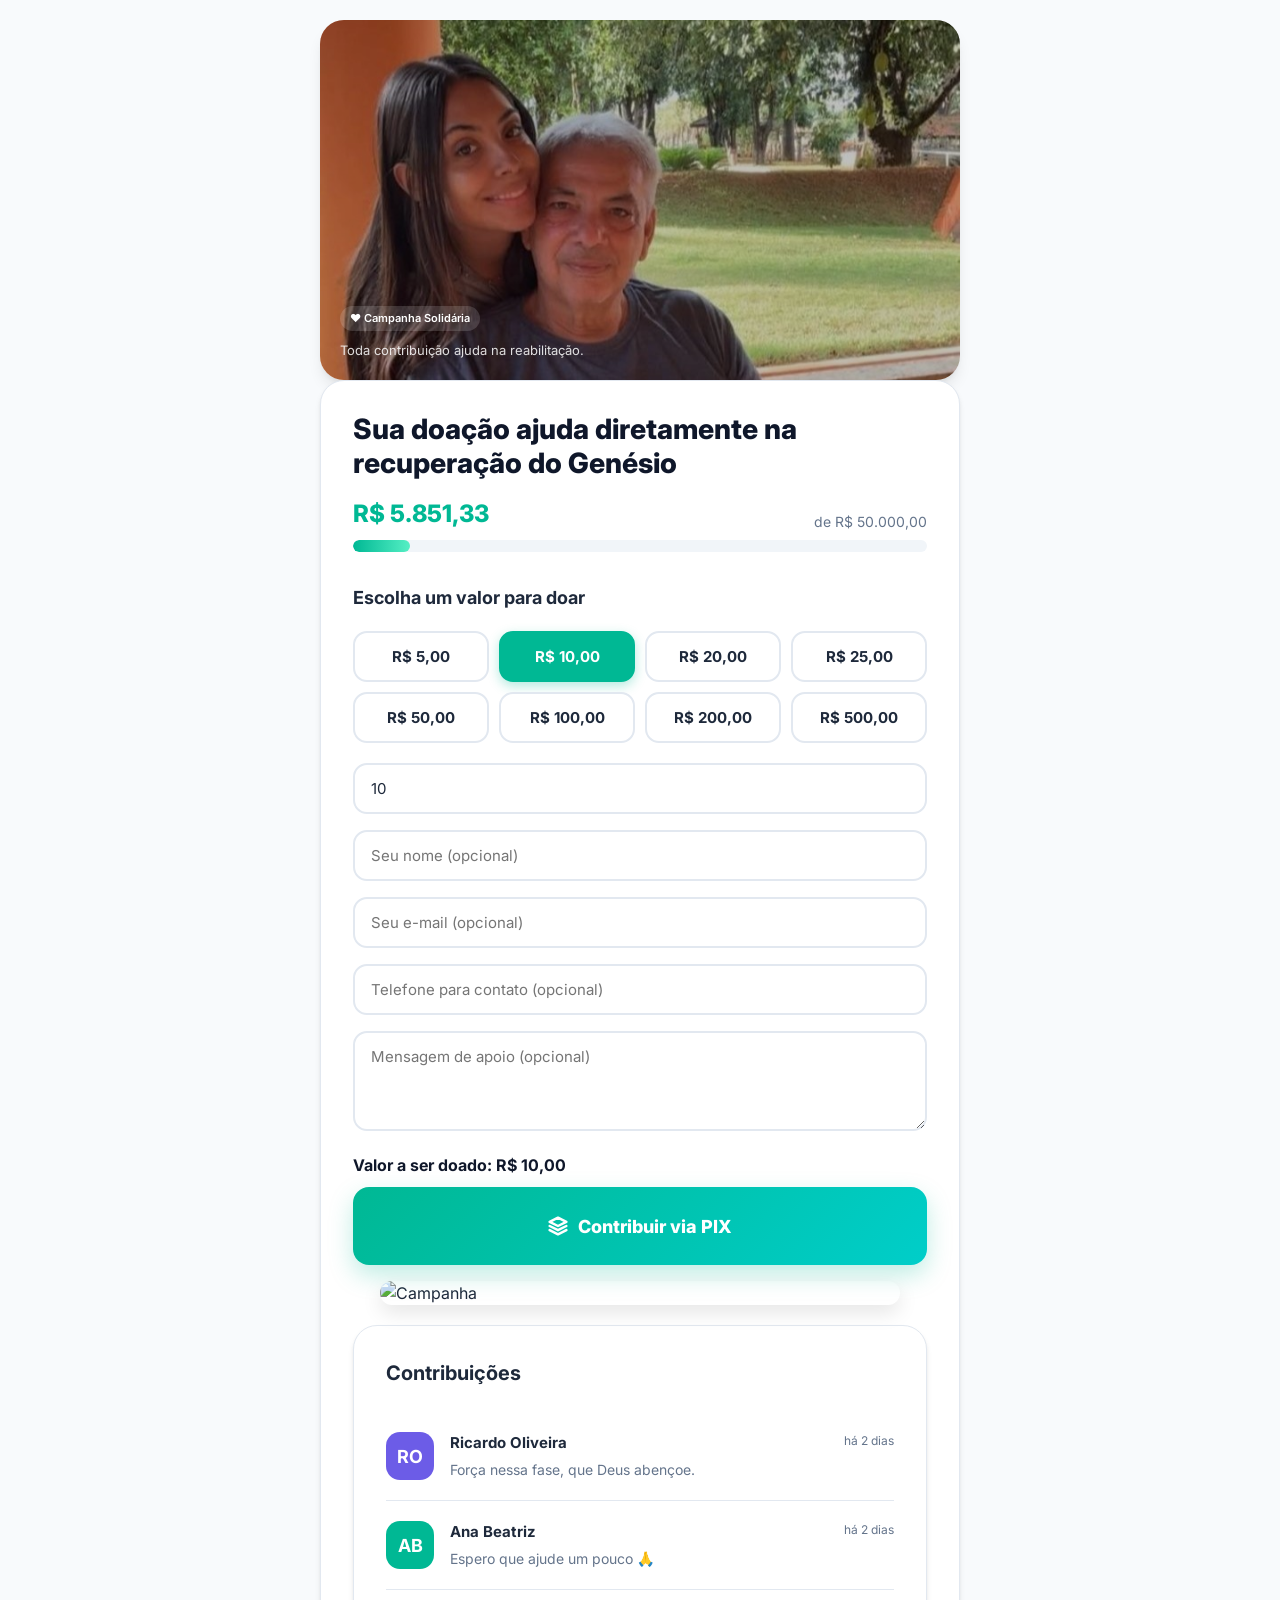
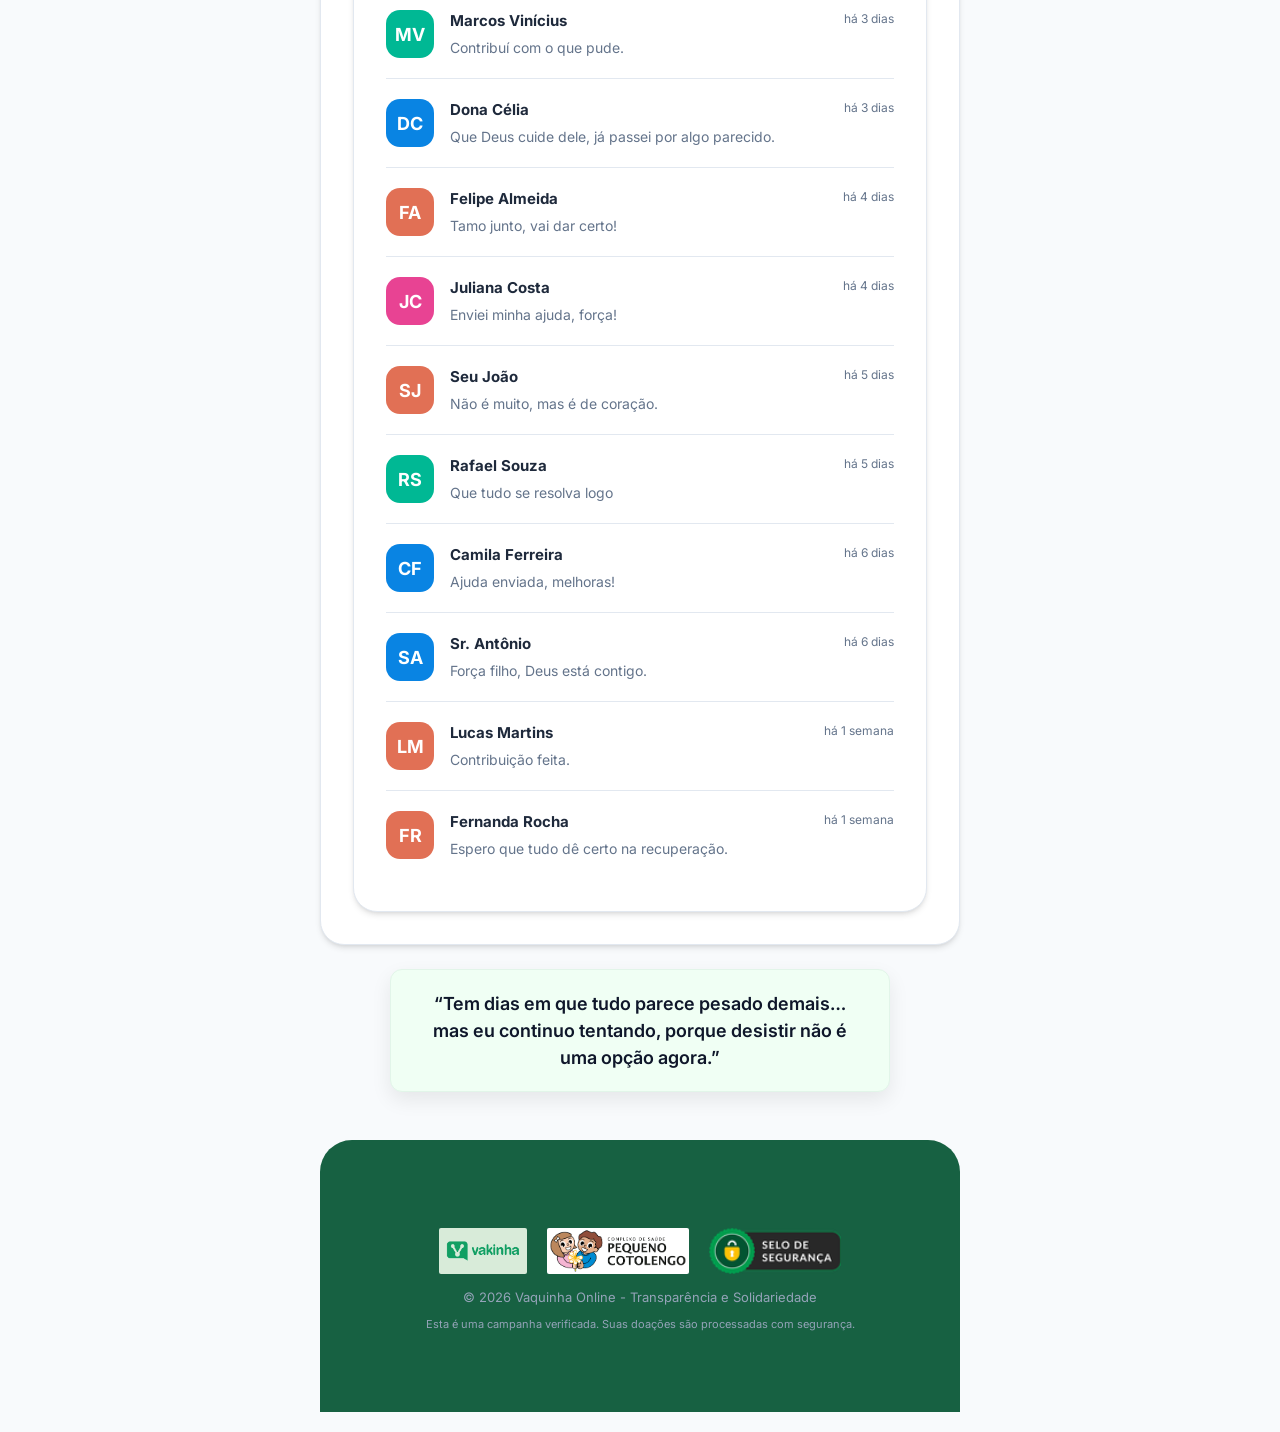
==== commit 536ea359: "Update print statement from 'Hello' to 'Goodbye'" ====
--- a/checkout.html
+++ b/checkout.html
@@ -77,7 +77,7 @@
     position:absolute;
     inset:0;
     background:rgba(0,0,0,0.25);
-    backdrop-filter: blur(2px);
+    
     z-index:1;
 }
 
@@ -656,7 +656,7 @@
     position:absolute;
     inset:0;
     background:rgba(255,255,255,0.75);
-    backdrop-filter: blur(2px);
+    
     display:none;
     align-items:center;
     justify-content:center;
